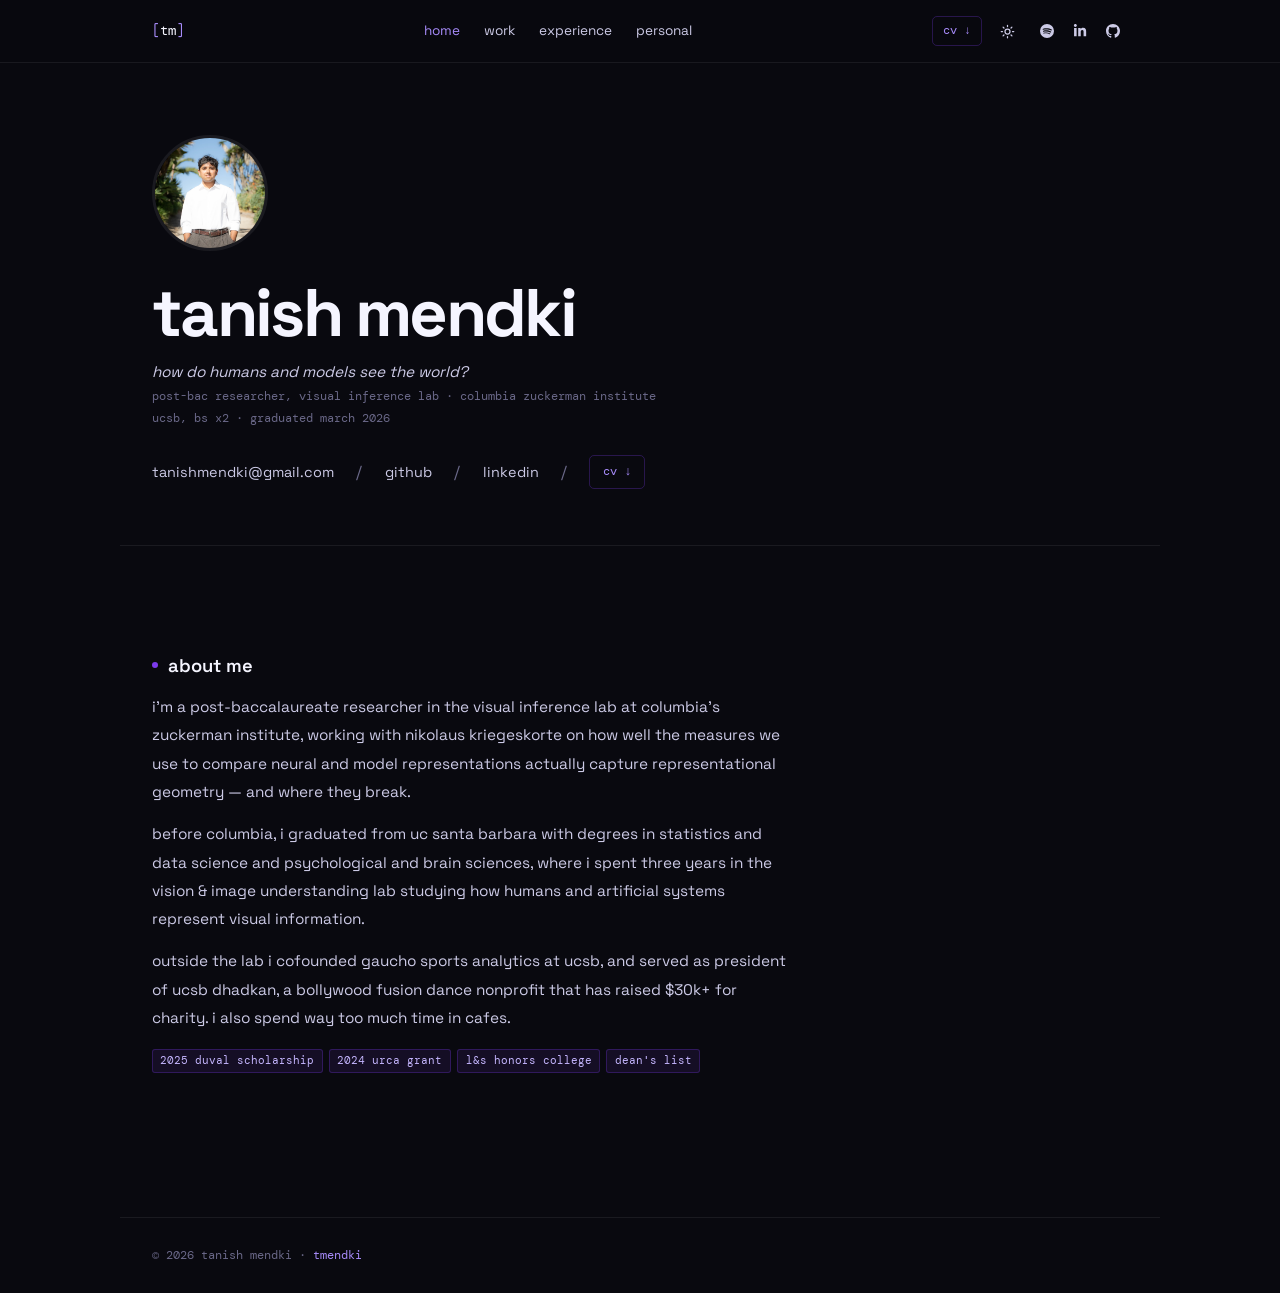
==== index.html @ dc81b27a "Fix broken hero image and theme toggle, widen layout - Correct case-sensitive git tracking for the h" ====
<!doctype html>
<html lang="en">
<head>
  <meta charset="utf-8" />
  <script>try { if (localStorage.getItem('theme') === 'light') document.documentElement.setAttribute('data-theme','light'); } catch (e) {}</script>
  <meta name="viewport" content="width=device-width, initial-scale=1.0" />
  <title>tanish mendki</title>
  <link rel="stylesheet" href="style.css?v=6">
  <style>
    /* ===== HERO ===== */
    .hero {
      max-width: var(--max-width);
      margin: 0 auto;
      padding: 4.5rem 2rem 3.5rem;
    }

    .hero-photo {
      width: 116px;
      height: 116px;
      border-radius: 50%;
      object-fit: cover;
      display: block;
      margin-bottom: 1.8rem;
      border: 3px solid var(--border);
    }

    .hero h1 {
      font-size: clamp(2.8rem, 6.5vw, 4.2rem);
      font-weight: 800;
      color: var(--text);
      letter-spacing: -0.04em;
      line-height: 1.0;
      margin-bottom: 0.75rem;
    }

    .hero-caption {
      margin-bottom: 1.6rem;
    }

    .hero-caption-line {
      display: block;
      font-size: 0.96rem;
      color: var(--text-muted);
      line-height: 1.75;
    }

    .hero-caption-line:first-child {
      font-style: italic;
    }

    .hero-caption-line.mono {
      font-family: var(--font-mono);
      font-size: 0.78rem;
      color: var(--text-dim);
    }

    .hero-links {
      display: flex;
      gap: 1.4rem;
      flex-wrap: wrap;
      align-items: center;
    }

    .hero-links a {
      font-size: 0.9rem;
      color: var(--text-muted);
      text-decoration: none;
    }

    .hero-links a:hover { color: var(--text); }

    .hero-links .divider { color: var(--text-dim); pointer-events: none; }

    .hero-links .btn {
      font-family: var(--font-mono);
      font-size: 0.78rem;
      color: var(--accent-light);
      border: 1px solid var(--accent-border);
      padding: 0.32rem 0.8rem;
      border-radius: var(--radius-sm);
    }

    .hero-links .btn:hover { background: var(--accent-dim); color: var(--accent-light); }

    /* ===== ABOUT ===== */
    .about-grid {
      display: grid;
      grid-template-columns: 1.15fr 0.85fr;
      gap: 1.25rem;
      align-items: start;
    }

    .about-text p {
      font-size: 0.96rem;
      color: var(--text-muted);
      line-height: 1.85;
    }

    .about-text p + p { margin-top: 0.85rem; }

    .about-awards {
      display: flex;
      flex-wrap: wrap;
      gap: 0.4rem;
      margin-top: 1rem;
    }

    .about-facts { display: grid; gap: 0.6rem; }

    .fact-row {
      background: var(--bg-card);
      border: 1px solid var(--border);
      border-radius: var(--radius);
      padding: 0.8rem 1rem;
    }

    .fact-row:hover { border-color: var(--accent-border); }

    .fact-key {
      font-family: var(--font-mono);
      font-size: 0.67rem;
      color: var(--accent-light);
      margin-bottom: 0.2rem;
    }

    .fact-val {
      font-size: 0.88rem;
      color: var(--text-muted);
      line-height: 1.6;
    }

    /* ===== DIVIDER ===== */
    .hero-divider {
      max-width: var(--max-width);
      margin: 0 auto 0;
      padding: 0 2rem;
      border-bottom: 1px solid var(--border);
    }

    @media (max-width: 768px) {
      .hero { padding: 3rem 1rem 2.5rem; }
      .about-grid { grid-template-columns: 1fr; }
      .hero h1 { font-size: 2.5rem; }
      .hero-photo { width: 92px; height: 92px; }
    }
  </style>
</head>
<body>

  <header>
    <div class="header-inner">
      <a href="index.html" class="brand"><span class="bracket">[</span>tm<span class="bracket">]</span></a>
      <nav>
        <a href="index.html" class="active">home</a>
        <a href="work.html">work</a>
        <a href="experience.html">experience</a>
        <a href="personal.html">personal</a>
      </nav>
      <div class="nav-right">
        <a href="TanishMendki_CV.pdf" download class="cv-btn">cv ↓</a>
        <button id="theme-toggle" class="theme-toggle" aria-label="toggle theme">
          <svg class="icon-sun" viewBox="0 0 24 24" width="15" height="15"><circle cx="12" cy="12" r="4"/><path d="M12 2v2M12 20v2M4.93 4.93l1.41 1.41M17.66 17.66l1.41 1.41M2 12h2M20 12h2M6.34 17.66l-1.41 1.41M19.07 4.93l-1.41 1.41"/></svg>
          <svg class="icon-moon" viewBox="0 0 24 24" width="15" height="15"><path d="M21 12.79A9 9 0 1111.21 3 7 7 0 0021 12.79z"/></svg>
        </button>
        <div class="social">
          <a href="https://open.spotify.com/user/tanish" target="_blank" aria-label="spotify">
            <svg viewBox="0 0 168 168"><path d="M84 0a84 84 0 100 168 84 84 0 000-168zm38.3 120.4c-1.4 2.4-4.4 3.1-6.8 1.7-18.7-11.5-42.2-14.1-70-7.6-2.7.6-5.4-1-6.1-3.7-.7-2.7 1-5.4 3.7-6.1 30.8-7 56.6-4.1 77.2 8.6 2.3 1.4 3 4.4 1.7 6.9zm9.7-20.4c-1.8 2.9-5.6 3.9-8.5 2.1-21.5-13.2-54.2-17-79.6-9.2-3.3 1-6.8-.9-7.8-4.2-1-3.3.9-6.8 4.2-7.8 30.3-9.2 66.7-5 91.5 10.4 2.9 1.8 3.9 5.6 2.1 8.7zm.8-22.4C107.9 64 67.4 62.7 41 70c-3.9 1.1-7.9-1.2-9-5.1-1.1-3.9 1.2-7.9 5.1-9C68.4 47 114.2 48.4 140.2 65.3c3.3 2.1 4.3 6.5 2.1 9.8z"/></svg>
          </a>
          <a href="https://www.linkedin.com/in/tanishmendki" target="_blank" aria-label="linkedin">
            <svg viewBox="0 0 448 512"><path d="M100.3 448H7V148.9h93.3V448zM53.7 108.1C24.1 108.1 0 83.5 0 53.9 0 24.3 24.6 0 54.4 0s54.4 24.3 54.4 53.9c-.1 29.6-24.5 54.2-55.1 54.2zM447.9 448h-93V302.4c0-34.7-.7-79.2-48.1-79.2-48.2 0-55.6 37.7-55.6 76.6V448h-93.1V148.9h89.5v40.8h1.3c12.5-23.7 43-48.7 88.5-48.7 94.7 0 112.1 62.4 112.1 143.3V448z"/></svg>
          </a>
          <a href="https://github.com/tmendki" target="_blank" aria-label="github">
            <svg viewBox="0 0 24 24"><path d="M12 0c-6.626 0-12 5.373-12 12 0 5.302 3.438 9.8 8.207 11.387.599.111.793-.261.793-.577v-2.234c-3.338.726-4.033-1.416-4.033-1.416-.546-1.387-1.333-1.756-1.333-1.756-1.089-.745.083-.729.083-.729 1.205.084 1.839 1.237 1.839 1.237 1.07 1.834 2.807 1.304 3.492.997.107-.775.418-1.305.762-1.604-2.665-.305-5.467-1.334-5.467-5.931 0-1.311.469-2.381 1.236-3.221-.124-.303-.535-1.524.117-3.176 0 0 1.008-.322 3.301 1.23.957-.266 1.983-.399 3.003-.404 1.02.005 2.047.138 3.006.404 2.291-1.552 3.297-1.23 3.297-1.23.653 1.653.242 2.874.118 3.176.77.84 1.235 1.911 1.235 3.221 0 4.609-2.807 5.624-5.479 5.921.43.372.823 1.102.823 2.222v3.293c0 .319.192.694.801.576 4.765-1.589 8.199-6.086 8.199-11.386 0-6.627-5.373-12-12-12z"/></svg>
          </a>
        </div>
      </div>
    </div>
  </header>

  <!-- Hero -->
  <section class="hero">
    <img src="images/tanish.png" alt="tanish mendki" class="hero-photo" />
    <h1>tanish mendki</h1>
    <div class="hero-caption">
      <span class="hero-caption-line">how do humans and models see the world?</span>
      <span class="hero-caption-line mono">post-bac researcher, visual inference lab · columbia zuckerman institute</span>
      <span class="hero-caption-line mono">ucsb, bs x2 · graduated march 2026</span>
    </div>
    <div class="hero-links">
      <a href="mailto:tanishmendki@gmail.com">tanishmendki@gmail.com</a>
      <span class="divider">/</span>
      <a href="https://github.com/tmendki" target="_blank">github</a>
      <span class="divider">/</span>
      <a href="https://linkedin.com/in/tanishmendki" target="_blank">linkedin</a>
      <span class="divider">/</span>
      <a href="TanishMendki_CV.pdf" download class="btn">cv ↓</a>
    </div>
  </section>

  <div class="hero-divider"></div>

  <main>

    <!-- About -->
    <div class="section-header" style="border-bottom:none;">
      <div class="section-node"></div>
      <h2>about me</h2>
    </div>

    <div class="about-text" style="max-width:640px;">
      <p>
        i'm a post-baccalaureate researcher in the visual inference lab at columbia's
        zuckerman institute, working with nikolaus kriegeskorte on how well the
        measures we use to compare neural and model representations actually capture
        representational geometry — and where they break.
      </p>
      <p>
        before columbia, i graduated from uc santa barbara with degrees in statistics
        and data science and psychological and brain sciences, where i spent three
        years in the vision &amp; image understanding lab studying how humans and
        artificial systems represent visual information.
      </p>
      <p>
        outside the lab i cofounded gaucho sports analytics at ucsb, and served as
        president of ucsb dhadkan, a bollywood fusion dance nonprofit that has raised
        $30k+ for charity. i also spend way too much time in cafes.
      </p>
      <div class="about-awards" style="margin-top:1rem;">
        <span class="badge badge-award">2025 duval scholarship</span>
        <span class="badge badge-workshop">2024 urca grant</span>
        <span class="badge badge-workshop">l&s honors college</span>
        <span class="badge badge-workshop">dean's list</span>
      </div>
    </div>

  </main>

  <footer>
    © 2026 tanish mendki · <a href="https://github.com/tmendki">tmendki</a>
  </footer>

  <script src="theme.js" defer></script>
</body>
</html>
---- style.css ----
@import url('https://fonts.googleapis.com/css2?family=Space+Grotesk:wght@300;400;500;600;700&family=DM+Mono:wght@400;500&display=swap');

/* ===== TOKENS ===== */
:root {
  --bg: #09090f;
  --bg-card: #111119;
  --bg-card-hover: #16161f;

  --accent: #7c3aed;
  --accent-light: #a78bfa;
  --accent-xlight: #c4b5fd;
  --accent-dim: rgba(124, 58, 237, 0.1);
  --accent-border: rgba(124, 58, 237, 0.28);

  --text: #f5f5ff;
  --text-muted: #cccae6;
  --text-dim: #6a6888;

  --border: rgba(255, 255, 255, 0.07);

  --green: #34d399;
  --green-dim: rgba(52, 211, 153, 0.1);
  --green-border: rgba(52, 211, 153, 0.25);
  --yellow: #fbbf24;
  --yellow-dim: rgba(251, 191, 36, 0.1);
  --yellow-border: rgba(251, 191, 36, 0.25);

  --header-bg: rgba(9, 9, 15, 0.94);
  --overlay-bg: rgba(9, 9, 15, 0.82);

  --font: 'Space Grotesk', system-ui, sans-serif;
  --font-mono: 'DM Mono', 'Courier New', monospace;

  --max-width: 1040px;
  --nav-height: 62px;
  --radius: 8px;
  --radius-sm: 5px;
}

:root[data-theme="light"] {
  --bg: #faf9f7;
  --bg-card: #ffffff;
  --bg-card-hover: #f3f1ee;

  --accent: #7c3aed;
  --accent-light: #6d28d9;
  --accent-xlight: #5b21b6;
  --accent-dim: rgba(124, 58, 237, 0.08);
  --accent-border: rgba(124, 58, 237, 0.25);

  --text: #16161f;
  --text-muted: #454458;
  --text-dim: #8b8a9e;

  --border: rgba(15, 15, 25, 0.1);

  --green: #059669;
  --green-dim: rgba(5, 150, 105, 0.09);
  --green-border: rgba(5, 150, 105, 0.28);
  --yellow: #b45309;
  --yellow-dim: rgba(180, 83, 9, 0.09);
  --yellow-border: rgba(180, 83, 9, 0.28);

  --header-bg: rgba(250, 249, 247, 0.88);
  --overlay-bg: rgba(255, 255, 255, 0.85);
}

/* ===== RESET ===== */
*, *::before, *::after { margin: 0; padding: 0; box-sizing: border-box; }
html { scroll-behavior: auto; }

body {
  font-family: var(--font);
  background: var(--bg);
  color: var(--text);
  line-height: 1.7;
  overflow-x: hidden;
  -webkit-font-smoothing: antialiased;
}

/* ===== HEADER ===== */
header {
  position: sticky;
  top: 0;
  z-index: 100;
  background: var(--header-bg);
  backdrop-filter: blur(14px);
  -webkit-backdrop-filter: blur(14px);
  border-bottom: 1px solid var(--border);
}

.header-inner {
  max-width: var(--max-width);
  margin: 0 auto;
  padding: 0 2rem;
  height: var(--nav-height);
  display: flex;
  align-items: center;
  justify-content: space-between;
  gap: 1rem;
}

.brand {
  font-family: var(--font-mono);
  font-size: 0.88rem;
  font-weight: 400;
  color: var(--text);
  text-decoration: none;
}

.brand .bracket { color: var(--accent-light); }

nav { display: flex; gap: 0.1rem; }

nav a {
  font-size: 0.85rem;
  font-weight: 400;
  text-decoration: none;
  color: var(--text-muted);
  padding: 0.35rem 0.7rem;
  border-radius: var(--radius-sm);
}

nav a:hover { color: var(--text); }
nav a.active { color: var(--accent-light); }

.nav-right {
  display: flex;
  align-items: center;
  gap: 0.6rem;
}

.cv-btn {
  font-family: var(--font-mono);
  font-size: 0.72rem;
  color: var(--accent-light);
  text-decoration: none;
  border: 1px solid var(--accent-border);
  padding: 0.28rem 0.65rem;
  border-radius: var(--radius-sm);
}

.cv-btn:hover { background: var(--accent-dim); }

.social { display: flex; gap: 0.2rem; }

.social a {
  display: flex;
  align-items: center;
  justify-content: center;
  width: 30px;
  height: 30px;
  border-radius: var(--radius-sm);
  color: var(--text-muted);
}

.social a:hover { color: var(--accent-light); }
.social svg { width: 14px; height: 14px; fill: currentColor; }

/* ===== THEME TOGGLE ===== */
.theme-toggle {
  -webkit-appearance: none;
  appearance: none;
  display: flex;
  align-items: center;
  justify-content: center;
  box-sizing: border-box;
  width: 30px;
  height: 30px;
  padding: 0;
  margin: 0;
  border-radius: var(--radius-sm);
  color: var(--text-muted);
  background: none;
  border: none;
  outline: none;
  font: inherit;
  line-height: 1;
  cursor: pointer;
  flex-shrink: 0;
}

.theme-toggle:hover { color: var(--accent-light); }
.theme-toggle:focus-visible { outline: 1px solid var(--accent-border); }

.theme-toggle svg {
  width: 15px;
  height: 15px;
  flex-shrink: 0;
  stroke: currentColor;
  fill: none;
  stroke-width: 2;
  stroke-linecap: round;
  stroke-linejoin: round;
}

.theme-toggle .icon-moon { display: none; }
:root[data-theme="light"] .theme-toggle .icon-sun { display: none; }
:root[data-theme="light"] .theme-toggle .icon-moon { display: block; }

/* ===== MAIN ===== */
main {
  max-width: var(--max-width);
  margin: 0 auto;
  padding: 3rem 2rem 5rem;
}

/* ===== PAGE HEADER ===== */
.page-label {
  display: block;
  font-size: 0.78rem;
  font-weight: 500;
  color: var(--accent-light);
  margin-bottom: 0.5rem;
  letter-spacing: 0;
}

.page-header { margin-bottom: 3rem; }

.page-header h1 {
  font-size: 2rem;
  font-weight: 700;
  color: var(--text);
  letter-spacing: -0.02em;
  line-height: 1.15;
  margin-bottom: 0.65rem;
}

.page-header p {
  font-size: 1rem;
  color: var(--text-muted);
  max-width: 540px;
  line-height: 1.8;
}

/* ===== SECTION HEADER ===== */
.section-header {
  display: flex;
  align-items: center;
  gap: 0.65rem;
  margin: 3.5rem 0 0;
  padding-bottom: 0.75rem;
  border-bottom: 1px solid var(--border);
}

.section-node {
  width: 6px;
  height: 6px;
  border-radius: 50%;
  background: var(--accent);
  flex-shrink: 0;
}

.section-header h2 {
  font-family: var(--font);
  font-size: 1.15rem;
  font-weight: 600;
  color: var(--text);
  letter-spacing: 0;
}

.section-line { display: none; }

/* ===== WORK / EXPERIENCE LIST ITEMS ===== */
.item-list {
  margin-top: 0;
}

.work-item {
  padding: 2.5rem 0 2.5rem 1.1rem;
  border-bottom: 1px solid var(--border);
  border-left: 2px solid transparent;
  margin-left: -1.1rem;
}

.work-item:last-child { border-bottom: none; }
.work-item:hover { border-left-color: var(--accent); }

.work-item-header {
  display: flex;
  justify-content: space-between;
  align-items: flex-start;
  gap: 1.5rem;
  margin-bottom: 0.5rem;
  flex-wrap: wrap;
}

.work-item-title {
  font-size: 1.05rem;
  font-weight: 600;
  color: var(--text);
  line-height: 1.35;
  flex: 1;
  min-width: 0;
}

.work-item-right {
  display: flex;
  flex-direction: column;
  align-items: flex-end;
  gap: 0.35rem;
  flex-shrink: 0;
}

.work-item-date {
  font-family: var(--font-mono);
  font-size: 0.71rem;
  color: var(--text-dim);
  white-space: nowrap;
}

.work-item-sub {
  font-size: 0.9rem;
  color: var(--text-muted);
  margin-bottom: 0.75rem;
  line-height: 1.5;
}

.work-item-collab {
  font-family: var(--font-mono);
  font-size: 0.7rem;
  color: var(--accent-light);
  margin-bottom: 0.9rem;
}

.work-item-desc {
  font-size: 0.96rem;
  color: var(--text-muted);
  line-height: 1.8;
  margin-bottom: 1rem;
  max-width: 660px;
}

/* ===== BADGE ROW ===== */
.badge-row {
  display: flex;
  gap: 0.3rem;
  flex-wrap: wrap;
}

/* ===== BADGES ===== */
.badge {
  display: inline-flex;
  align-items: center;
  gap: 0.28rem;
  font-family: var(--font-mono);
  font-size: 0.66rem;
  padding: 0.13rem 0.46rem;
  border-radius: 3px;
  font-weight: 400;
  white-space: nowrap;
}

.badge-active {
  color: var(--green);
  background: var(--green-dim);
  border: 1px solid var(--green-border);
}

.badge-active::before {
  content: '';
  width: 5px;
  height: 5px;
  border-radius: 50%;
  background: var(--green);
}

.badge-talk {
  color: var(--yellow);
  background: var(--yellow-dim);
  border: 1px solid var(--yellow-border);
}

.badge-workshop, .badge-award {
  color: var(--accent-xlight);
  background: var(--accent-dim);
  border: 1px solid var(--accent-border);
}

.badge-upcoming {
  color: var(--green);
  background: var(--green-dim);
  border: 1px solid var(--green-border);
}

/* ===== TAGS ===== */
.tags {
  display: flex;
  flex-wrap: wrap;
  gap: 0.35rem;
  margin: 0.9rem 0 1rem;
}

.tag {
  font-family: var(--font-mono);
  font-size: 0.67rem;
  padding: 0.15rem 0.5rem;
  border-radius: 3px;
  background: var(--accent-dim);
  color: var(--accent-xlight);
  border: 1px solid rgba(124, 58, 237, 0.15);
}

/* ===== BULLETS ===== */
.bullets, .research-bullets {
  list-style: none;
  display: grid;
  gap: 0.65rem;
  margin: 0.5rem 0;
}

.bullets li, .research-bullets li {
  padding-left: 1.1rem;
  position: relative;
  font-size: 0.95rem;
  color: var(--text-muted);
  line-height: 1.75;
}

.bullets li::before, .research-bullets li::before {
  content: '▸';
  position: absolute;
  left: 0;
  color: var(--accent);
  font-size: 0.68rem;
  top: 0.25em;
}

.bullets strong, .research-bullets strong {
  color: var(--text);
  font-weight: 600;
}

/* ===== CARD LINKS ===== */
.card-links {
  display: flex;
  gap: 0.5rem;
  flex-wrap: wrap;
  margin-top: 1rem;
}

.card-links a {
  font-family: var(--font-mono);
  font-size: 0.72rem;
  color: var(--accent-light);
  text-decoration: none;
  padding: 0.26rem 0.6rem;
  border: 1px solid var(--accent-border);
  border-radius: var(--radius-sm);
}

.card-links a:hover { background: var(--accent-dim); }

/* ===== PUBLICATIONS ===== */
.pub-list { display: grid; gap: 0; border-top: 1px solid var(--border); }

.pub-item {
  padding: 1.5rem 0 1.5rem 1.1rem;
  border-bottom: 1px solid var(--border);
  border-left: 2px solid transparent;
  position: relative;
}

.pub-item:hover { border-left-color: var(--accent); }

.pub-counter {
  font-family: var(--font-mono);
  font-size: 0.67rem;
  color: var(--accent);
  margin-bottom: 0.25rem;
}

.pub-title {
  font-size: 0.95rem;
  color: var(--text);
  font-style: italic;
  margin-bottom: 0.25rem;
  line-height: 1.55;
}

.pub-authors {
  font-size: 0.83rem;
  color: var(--text-muted);
  margin-bottom: 0.2rem;
}

.pub-venue {
  font-size: 0.83rem;
  color: var(--accent-light);
  display: flex;
  align-items: center;
  gap: 0.45rem;
  flex-wrap: wrap;
}

/* ===== LEADERSHIP ===== */
.leadership-item {
  padding: 2rem 0;
  border-bottom: 1px solid var(--border);
}

.leadership-item:last-child { border-bottom: none; }

.leadership-item h3 {
  font-size: 1.05rem;
  font-weight: 600;
  color: var(--text);
  margin-bottom: 0.2rem;
}

.leadership-role-label {
  font-size: 0.88rem;
  color: var(--text-muted);
  margin-bottom: 1rem;
}

.gallery {
  display: grid;
  grid-template-columns: repeat(4, 1fr);
  gap: 0.5rem;
  margin: 1rem 0;
}

.gallery img {
  width: 100%;
  height: 95px;
  object-fit: cover;
  border-radius: var(--radius-sm);
  filter: saturate(0.65) brightness(0.75);
}

.gallery img:hover { filter: saturate(1) brightness(1); }

.facts {
  display: flex;
  flex-wrap: wrap;
  gap: 0.35rem;
  margin: 0.65rem 0;
}

.fact-chip {
  font-size: 0.76rem;
  padding: 0.22rem 0.6rem;
  border-radius: var(--radius-sm);
  background: rgba(255,255,255,0.04);
  color: var(--text-muted);
  border: 1px solid var(--border);
}

.sub-label {
  font-size: 0.78rem;
  font-weight: 600;
  color: var(--text-muted);
  margin: 0.9rem 0 0.45rem;
}

/* ===== FOOTER ===== */
footer {
  font-family: var(--font-mono);
  font-size: 0.72rem;
  padding: 1.75rem 2rem;
  color: var(--text-dim);
  border-top: 1px solid var(--border);
  margin-top: 4rem;
  max-width: var(--max-width);
  margin-left: auto;
  margin-right: auto;
}

footer a { color: var(--accent-light); text-decoration: none; }

/* ===== RESPONSIVE ===== */
@media (max-width: 768px) {
  .header-inner {
    padding: 0.6rem 1rem;
    height: auto;
    flex-wrap: wrap;
    gap: 0;
  }
  .brand { flex: 1; }
  nav {
    display: flex;
    order: 3;
    width: 100%;
    gap: 0;
    border-top: 1px solid var(--border);
    margin-top: 0.5rem;
    padding-top: 0.35rem;
  }
  nav a { font-size: 0.82rem; padding: 0.3rem 0.6rem; }
  main { padding: 2rem 1rem 4rem; }
  .page-header h1 { font-size: 1.6rem; }
  .gallery { grid-template-columns: repeat(2, 1fr); }
  .gallery img { height: 80px; }
  .work-item-header { flex-direction: column; gap: 0.4rem; }
  .work-item-right { align-items: flex-start; }
}

@media (max-width: 480px) {
  .cv-btn { display: none; }
  .social { display: none; }
  /* .theme-toggle intentionally stays visible at all widths */
}
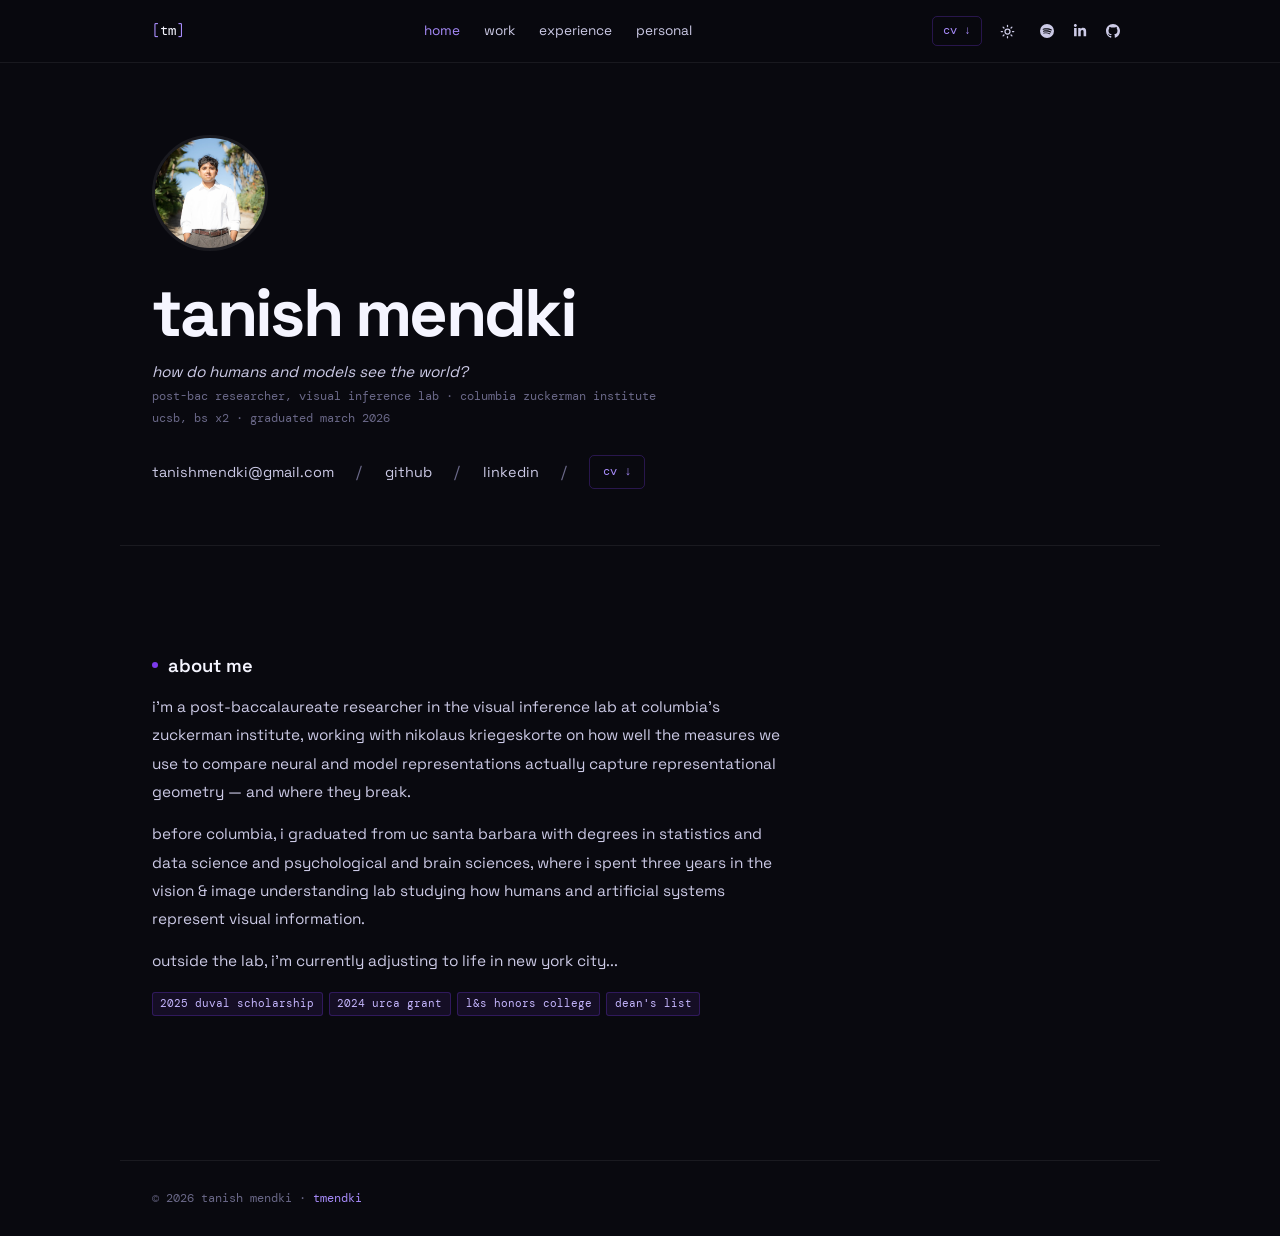
==== commit e5fa943a: "lifestyle changes" ====
--- a/index.html
+++ b/index.html
@@ -141,7 +141,7 @@
       .hero { padding: 3rem 1rem 2.5rem; }
       .about-grid { grid-template-columns: 1fr; }
       .hero h1 { font-size: 2.5rem; }
-      .hero-photo { width: 92px; height: 92px; }
+      .hero-photo { width: 122px; height: 122px; }
     }
   </style>
 </head>
@@ -221,9 +221,7 @@
         artificial systems represent visual information.
       </p>
       <p>
-        outside the lab i cofounded gaucho sports analytics at ucsb, and served as
-        president of ucsb dhadkan, a bollywood fusion dance nonprofit that has raised
-        $30k+ for charity. i also spend way too much time in cafes.
+        outside the lab, i'm currently adjusting to life in new york city...
       </p>
       <div class="about-awards" style="margin-top:1rem;">
         <span class="badge badge-award">2025 duval scholarship</span>
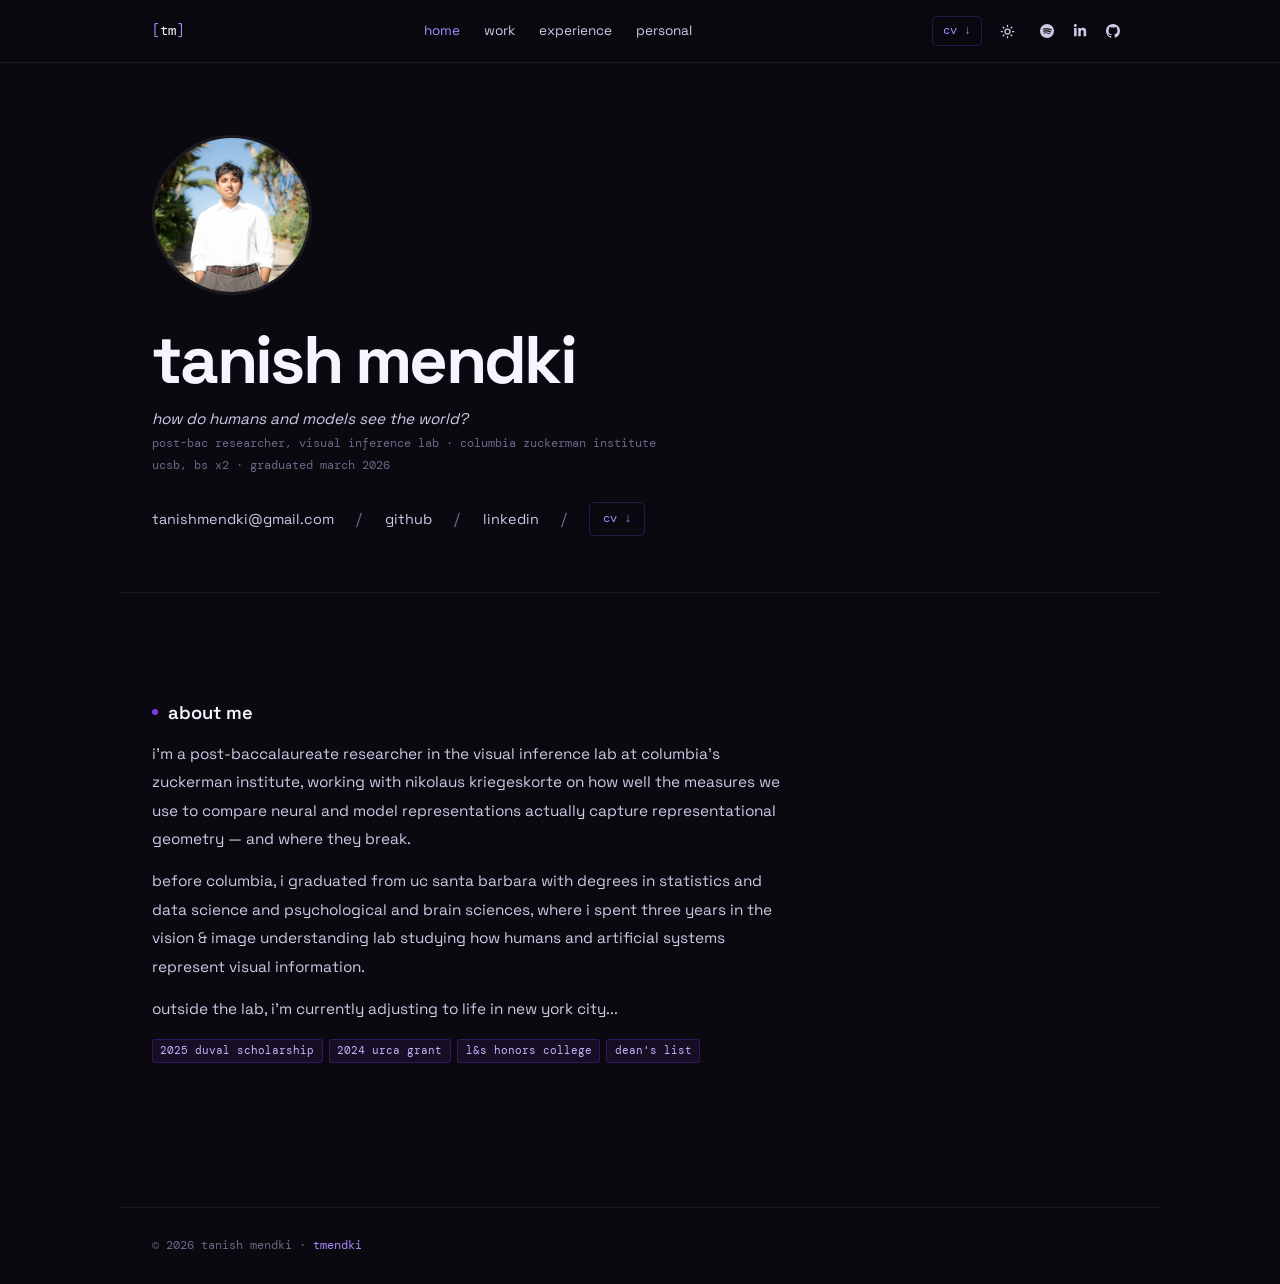
==== commit 94e2ddb3: "hero image" ====
--- a/index.html
+++ b/index.html
@@ -15,12 +15,12 @@
     }
 
     .hero-photo {
-      width: 116px;
-      height: 116px;
+      width: 160px;
+      height: 160px;
       border-radius: 50%;
       object-fit: cover;
       display: block;
-      margin-bottom: 1.8rem;
+      margin-bottom: 2rem;
       border: 3px solid var(--border);
     }
 
@@ -141,7 +141,7 @@
       .hero { padding: 3rem 1rem 2.5rem; }
       .about-grid { grid-template-columns: 1fr; }
       .hero h1 { font-size: 2.5rem; }
-      .hero-photo { width: 122px; height: 122px; }
+      .hero-photo { width: 128px; height: 128px; }
     }
   </style>
 </head>
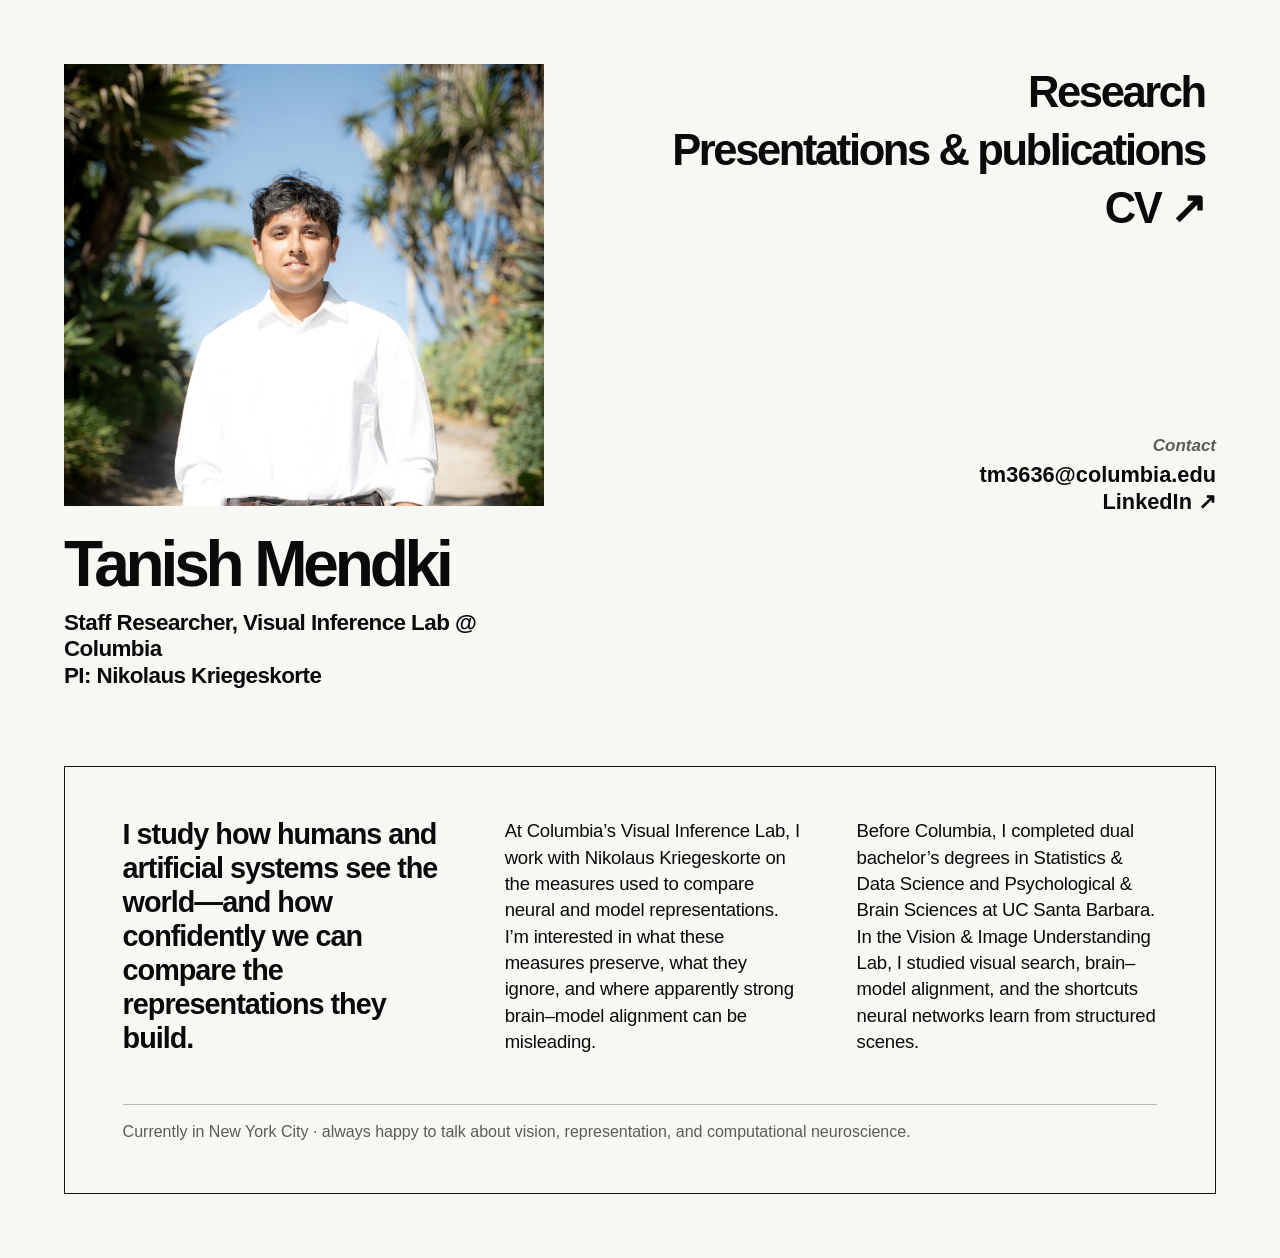
==== commit 1da02148: "prep for app szn" ====
--- a/index.html
+++ b/index.html
@@ -1,242 +1,46 @@
 <!doctype html>
 <html lang="en">
 <head>
-  <meta charset="utf-8" />
-  <script>try { if (localStorage.getItem('theme') === 'light') document.documentElement.setAttribute('data-theme','light'); } catch (e) {}</script>
-  <meta name="viewport" content="width=device-width, initial-scale=1.0" />
-  <title>tanish mendki</title>
-  <link rel="stylesheet" href="style.css?v=6">
-  <style>
-    /* ===== HERO ===== */
-    .hero {
-      max-width: var(--max-width);
-      margin: 0 auto;
-      padding: 4.5rem 2rem 3.5rem;
-    }
+  <meta charset="utf-8">
+  <meta name="viewport" content="width=device-width, initial-scale=1">
+  <meta name="description" content="Tanish Mendki is a computational neuroscience researcher studying how humans and models represent the visual world.">
+  <title>Tanish Mendki</title>
+  <link rel="stylesheet" href="style.css?v=9">
+</head>
+<body class="home-page">
+  <main class="home-shell">
+    <section class="portrait-column" aria-label="Portrait and navigation">
+      <img class="portrait" src="images/tanish.png" alt="Tanish Mendki standing outdoors">
 
-    .hero-photo {
-      width: 160px;
-      height: 160px;
-      border-radius: 50%;
-      object-fit: cover;
-      display: block;
-      margin-bottom: 2rem;
-      border: 3px solid var(--border);
-    }
+      <header class="intro-header">
+        <h1>Tanish Mendki</h1>
+        <p class="role">Staff Researcher, Visual Inference Lab @ Columbia<br>PI: Nikolaus Kriegeskorte</p>
+      </header>
 
-    .hero h1 {
-      font-size: clamp(2.8rem, 6.5vw, 4.2rem);
-      font-weight: 800;
-      color: var(--text);
-      letter-spacing: -0.04em;
-      line-height: 1.0;
-      margin-bottom: 0.75rem;
-    }
+      <nav class="primary-links" aria-label="Primary navigation">
+        <a class="nav-link" data-page="research" href="research.html">Research</a>
+        <a class="nav-link" data-page="presentations" href="presentations.html">Presentations &amp; publications</a>
+        <a class="nav-link" href="TanishMendki_CV.pdf" target="_blank">CV <span aria-hidden="true">↗</span></a>
+      </nav>
 
-    .hero-caption {
-      margin-bottom: 1.6rem;
-    }
+      <div class="contact-block">
+        <span>Contact</span>
+        <a href="mailto:tm3636@columbia.edu">tm3636@columbia.edu</a>
+        <a href="https://www.linkedin.com/in/tanishmendki" target="_blank" rel="noreferrer">LinkedIn <span aria-hidden="true">↗</span></a>
+      </div>
+    </section>
 
-    .hero-caption-line {
-      display: block;
-      font-size: 0.96rem;
-      color: var(--text-muted);
-      line-height: 1.75;
-    }
+    <section class="intro-column">
+      <div class="intro-copy">
+        <p class="lead">I study how humans and artificial systems see the world—and how confidently we can compare the representations they build.</p>
+        <p>At Columbia’s Visual Inference Lab, I work with Nikolaus Kriegeskorte on the measures used to compare neural and model representations. I’m interested in what these measures preserve, what they ignore, and where apparently strong brain–model alignment can be misleading.</p>
+        <p>Before Columbia, I completed dual bachelor’s degrees in Statistics &amp; Data Science and Psychological &amp; Brain Sciences at UC Santa Barbara. In the Vision &amp; Image Understanding Lab, I studied visual search, brain–model alignment, and the shortcuts neural networks learn from structured scenes.</p>
+      </div>
 
-    .hero-caption-line:first-child {
-      font-style: italic;
-    }
-
-    .hero-caption-line.mono {
-      font-family: var(--font-mono);
-      font-size: 0.78rem;
-      color: var(--text-dim);
-    }
-
-    .hero-links {
-      display: flex;
-      gap: 1.4rem;
-      flex-wrap: wrap;
-      align-items: center;
-    }
-
-    .hero-links a {
-      font-size: 0.9rem;
-      color: var(--text-muted);
-      text-decoration: none;
-    }
-
-    .hero-links a:hover { color: var(--text); }
-
-    .hero-links .divider { color: var(--text-dim); pointer-events: none; }
-
-    .hero-links .btn {
-      font-family: var(--font-mono);
-      font-size: 0.78rem;
-      color: var(--accent-light);
-      border: 1px solid var(--accent-border);
-      padding: 0.32rem 0.8rem;
-      border-radius: var(--radius-sm);
-    }
-
-    .hero-links .btn:hover { background: var(--accent-dim); color: var(--accent-light); }
-
-    /* ===== ABOUT ===== */
-    .about-grid {
-      display: grid;
-      grid-template-columns: 1.15fr 0.85fr;
-      gap: 1.25rem;
-      align-items: start;
-    }
-
-    .about-text p {
-      font-size: 0.96rem;
-      color: var(--text-muted);
-      line-height: 1.85;
-    }
-
-    .about-text p + p { margin-top: 0.85rem; }
-
-    .about-awards {
-      display: flex;
-      flex-wrap: wrap;
-      gap: 0.4rem;
-      margin-top: 1rem;
-    }
-
-    .about-facts { display: grid; gap: 0.6rem; }
-
-    .fact-row {
-      background: var(--bg-card);
-      border: 1px solid var(--border);
-      border-radius: var(--radius);
-      padding: 0.8rem 1rem;
-    }
-
-    .fact-row:hover { border-color: var(--accent-border); }
-
-    .fact-key {
-      font-family: var(--font-mono);
-      font-size: 0.67rem;
-      color: var(--accent-light);
-      margin-bottom: 0.2rem;
-    }
-
-    .fact-val {
-      font-size: 0.88rem;
-      color: var(--text-muted);
-      line-height: 1.6;
-    }
-
-    /* ===== DIVIDER ===== */
-    .hero-divider {
-      max-width: var(--max-width);
-      margin: 0 auto 0;
-      padding: 0 2rem;
-      border-bottom: 1px solid var(--border);
-    }
-
-    @media (max-width: 768px) {
-      .hero { padding: 3rem 1rem 2.5rem; }
-      .about-grid { grid-template-columns: 1fr; }
-      .hero h1 { font-size: 2.5rem; }
-      .hero-photo { width: 128px; height: 128px; }
-    }
-  </style>
-</head>
-<body>
-
-  <header>
-    <div class="header-inner">
-      <a href="index.html" class="brand"><span class="bracket">[</span>tm<span class="bracket">]</span></a>
-      <nav>
-        <a href="index.html" class="active">home</a>
-        <a href="work.html">work</a>
-        <a href="experience.html">experience</a>
-        <a href="personal.html">personal</a>
-      </nav>
-      <div class="nav-right">
-        <a href="TanishMendki_CV.pdf" download class="cv-btn">cv ↓</a>
-        <button id="theme-toggle" class="theme-toggle" aria-label="toggle theme">
-          <svg class="icon-sun" viewBox="0 0 24 24" width="15" height="15"><circle cx="12" cy="12" r="4"/><path d="M12 2v2M12 20v2M4.93 4.93l1.41 1.41M17.66 17.66l1.41 1.41M2 12h2M20 12h2M6.34 17.66l-1.41 1.41M19.07 4.93l-1.41 1.41"/></svg>
-          <svg class="icon-moon" viewBox="0 0 24 24" width="15" height="15"><path d="M21 12.79A9 9 0 1111.21 3 7 7 0 0021 12.79z"/></svg>
-        </button>
-        <div class="social">
-          <a href="https://open.spotify.com/user/tanish" target="_blank" aria-label="spotify">
-            <svg viewBox="0 0 168 168"><path d="M84 0a84 84 0 100 168 84 84 0 000-168zm38.3 120.4c-1.4 2.4-4.4 3.1-6.8 1.7-18.7-11.5-42.2-14.1-70-7.6-2.7.6-5.4-1-6.1-3.7-.7-2.7 1-5.4 3.7-6.1 30.8-7 56.6-4.1 77.2 8.6 2.3 1.4 3 4.4 1.7 6.9zm9.7-20.4c-1.8 2.9-5.6 3.9-8.5 2.1-21.5-13.2-54.2-17-79.6-9.2-3.3 1-6.8-.9-7.8-4.2-1-3.3.9-6.8 4.2-7.8 30.3-9.2 66.7-5 91.5 10.4 2.9 1.8 3.9 5.6 2.1 8.7zm.8-22.4C107.9 64 67.4 62.7 41 70c-3.9 1.1-7.9-1.2-9-5.1-1.1-3.9 1.2-7.9 5.1-9C68.4 47 114.2 48.4 140.2 65.3c3.3 2.1 4.3 6.5 2.1 9.8z"/></svg>
-          </a>
-          <a href="https://www.linkedin.com/in/tanishmendki" target="_blank" aria-label="linkedin">
-            <svg viewBox="0 0 448 512"><path d="M100.3 448H7V148.9h93.3V448zM53.7 108.1C24.1 108.1 0 83.5 0 53.9 0 24.3 24.6 0 54.4 0s54.4 24.3 54.4 53.9c-.1 29.6-24.5 54.2-55.1 54.2zM447.9 448h-93V302.4c0-34.7-.7-79.2-48.1-79.2-48.2 0-55.6 37.7-55.6 76.6V448h-93.1V148.9h89.5v40.8h1.3c12.5-23.7 43-48.7 88.5-48.7 94.7 0 112.1 62.4 112.1 143.3V448z"/></svg>
-          </a>
-          <a href="https://github.com/tmendki" target="_blank" aria-label="github">
-            <svg viewBox="0 0 24 24"><path d="M12 0c-6.626 0-12 5.373-12 12 0 5.302 3.438 9.8 8.207 11.387.599.111.793-.261.793-.577v-2.234c-3.338.726-4.033-1.416-4.033-1.416-.546-1.387-1.333-1.756-1.333-1.756-1.089-.745.083-.729.083-.729 1.205.084 1.839 1.237 1.839 1.237 1.07 1.834 2.807 1.304 3.492.997.107-.775.418-1.305.762-1.604-2.665-.305-5.467-1.334-5.467-5.931 0-1.311.469-2.381 1.236-3.221-.124-.303-.535-1.524.117-3.176 0 0 1.008-.322 3.301 1.23.957-.266 1.983-.399 3.003-.404 1.02.005 2.047.138 3.006.404 2.291-1.552 3.297-1.23 3.297-1.23.653 1.653.242 2.874.118 3.176.77.84 1.235 1.911 1.235 3.221 0 4.609-2.807 5.624-5.479 5.921.43.372.823 1.102.823 2.222v3.293c0 .319.192.694.801.576 4.765-1.589 8.199-6.086 8.199-11.386 0-6.627-5.373-12-12-12z"/></svg>
-          </a>
-        </div>
-      </div>
-    </div>
-  </header>
-
-  <!-- Hero -->
-  <section class="hero">
-    <img src="images/tanish.png" alt="tanish mendki" class="hero-photo" />
-    <h1>tanish mendki</h1>
-    <div class="hero-caption">
-      <span class="hero-caption-line">how do humans and models see the world?</span>
-      <span class="hero-caption-line mono">post-bac researcher, visual inference lab · columbia zuckerman institute</span>
-      <span class="hero-caption-line mono">ucsb, bs x2 · graduated march 2026</span>
-    </div>
-    <div class="hero-links">
-      <a href="mailto:tanishmendki@gmail.com">tanishmendki@gmail.com</a>
-      <span class="divider">/</span>
-      <a href="https://github.com/tmendki" target="_blank">github</a>
-      <span class="divider">/</span>
-      <a href="https://linkedin.com/in/tanishmendki" target="_blank">linkedin</a>
-      <span class="divider">/</span>
-      <a href="TanishMendki_CV.pdf" download class="btn">cv ↓</a>
-    </div>
-  </section>
-
-  <div class="hero-divider"></div>
-
-  <main>
-
-    <!-- About -->
-    <div class="section-header" style="border-bottom:none;">
-      <div class="section-node"></div>
-      <h2>about me</h2>
-    </div>
-
-    <div class="about-text" style="max-width:640px;">
-      <p>
-        i'm a post-baccalaureate researcher in the visual inference lab at columbia's
-        zuckerman institute, working with nikolaus kriegeskorte on how well the
-        measures we use to compare neural and model representations actually capture
-        representational geometry — and where they break.
-      </p>
-      <p>
-        before columbia, i graduated from uc santa barbara with degrees in statistics
-        and data science and psychological and brain sciences, where i spent three
-        years in the vision &amp; image understanding lab studying how humans and
-        artificial systems represent visual information.
-      </p>
-      <p>
-        outside the lab, i'm currently adjusting to life in new york city...
-      </p>
-      <div class="about-awards" style="margin-top:1rem;">
-        <span class="badge badge-award">2025 duval scholarship</span>
-        <span class="badge badge-workshop">2024 urca grant</span>
-        <span class="badge badge-workshop">l&s honors college</span>
-        <span class="badge badge-workshop">dean's list</span>
-      </div>
-    </div>
-
+      <p class="availability">Currently in New York City · always happy to talk about vision, representation, and computational neuroscience.</p>
+    </section>
   </main>
 
-  <footer>
-    © 2026 tanish mendki · <a href="https://github.com/tmendki">tmendki</a>
-  </footer>
-
-  <script src="theme.js" defer></script>
+  <script src="site.js?v=2"></script>
 </body>
 </html>
--- a/style.css
+++ b/style.css
@@ -1,5 +1,3 @@
-@import url('https://fonts.googleapis.com/css2?family=Space+Grotesk:wght@300;400;500;600;700&family=DM+Mono:wght@400;500&display=swap');
-
 /* ===== TOKENS ===== */
 :root {
   --bg: #09090f;
@@ -28,7 +26,7 @@
   --header-bg: rgba(9, 9, 15, 0.94);
   --overlay-bg: rgba(9, 9, 15, 0.82);
 
-  --font: 'Space Grotesk', system-ui, sans-serif;
+  --font: 'Neue Haas Grotesk Display Pro', 'Neue Haas Grotesk Text Pro', 'Helvetica Neue', Helvetica, Arial, sans-serif;
   --font-mono: 'DM Mono', 'Courier New', monospace;
 
   --max-width: 1040px;
@@ -601,3 +599,418 @@
   .social { display: none; }
   /* .theme-toggle intentionally stays visible at all widths */
 }
+
+/* ===== 2026 EDITORIAL REDESIGN ===== */
+:root {
+  --paper: #f7f7f4;
+  --ink: #0a0a0a;
+  --quiet: #5b5b58;
+  --rule: #171717;
+}
+
+.home-page,
+.content-page {
+  min-height: 100vh;
+  margin: 0;
+  background: var(--paper);
+  color: var(--ink);
+  font-family: var(--font);
+  line-height: 1.32;
+}
+
+.home-page a,
+.content-page a {
+  color: inherit;
+  text-decoration-color: transparent;
+  text-underline-offset: 0.12em;
+  transition: text-decoration-color 160ms ease, opacity 160ms ease;
+}
+
+.home-page a:hover,
+.content-page a:hover {
+  text-decoration-color: currentColor;
+}
+
+.home-shell {
+  position: relative;
+  display: grid;
+  grid-template-columns: minmax(480px, 0.88fr) minmax(0, 1.12fr);
+  column-gap: clamp(3rem, 7vw, 8rem);
+  row-gap: clamp(3.25rem, 6vw, 6.5rem);
+  width: min(100%, 1480px);
+  max-width: none;
+  margin: 0 auto;
+  padding: clamp(2rem, 5vw, 5.5rem);
+}
+
+.portrait-column { position: relative; }
+
+.portrait {
+  display: block;
+  width: 100%;
+  max-width: 540px;
+  aspect-ratio: 1 / 0.92;
+  object-fit: cover;
+  object-position: 50% 30%;
+  filter: saturate(0.88) contrast(1.02);
+}
+
+.intro-header {
+  position: static;
+  z-index: auto;
+  background: transparent;
+  border: 0;
+  backdrop-filter: none;
+  -webkit-backdrop-filter: none;
+  margin-top: clamp(1.3rem, 2.5vw, 2.4rem);
+  max-width: 720px;
+}
+
+.intro-header h1 {
+  margin: 0;
+  font-size: clamp(3.4rem, 5vw, 5rem);
+  font-weight: 700;
+  letter-spacing: -0.065em;
+  line-height: 0.83;
+}
+
+.role {
+  margin: 1.2rem 0 0;
+  font-size: clamp(1.2rem, 1.75vw, 1.8rem);
+  font-weight: 600;
+  letter-spacing: -0.025em;
+  line-height: 1.18;
+}
+
+.primary-links {
+  position: absolute;
+  top: 0;
+  left: calc(100% + clamp(3rem, 7vw, 8rem));
+  width: calc(min(100vw, 1480px) - (2 * clamp(2rem, 5vw, 5.5rem)) - 100% - clamp(3rem, 7vw, 8rem));
+  display: grid;
+  justify-items: end;
+  gap: 0.16rem;
+}
+
+.nav-link {
+  display: block;
+  width: 100%;
+  font-size: clamp(2.15rem, 3.4vw, 4rem);
+  font-weight: 650;
+  letter-spacing: -0.055em;
+  line-height: 1.02;
+  text-align: right;
+}
+
+.contact-block {
+  position: absolute;
+  top: clamp(17rem, 29vw, 28rem);
+  left: calc(100% + clamp(3rem, 7vw, 8rem));
+  width: calc(min(100vw, 1480px) - (2 * clamp(2rem, 5vw, 5.5rem)) - 100% - clamp(3rem, 7vw, 8rem));
+  display: grid;
+  justify-items: end;
+  font-size: clamp(1.15rem, 1.7vw, 1.75rem);
+  font-weight: 600;
+  line-height: 1.25;
+}
+
+.contact-block > span,
+.page-contact > span {
+  margin-bottom: 0.3rem;
+  color: var(--quiet);
+  font-size: 0.78em;
+  font-style: italic;
+  font-weight: 600;
+}
+
+.intro-column {
+  grid-column: 1 / -1;
+  padding: clamp(2.1rem, 4vw, 4.2rem) clamp(1.5rem, 4.5vw, 5rem);
+  border: 1.5px solid var(--rule);
+}
+
+.intro-copy {
+  display: grid;
+  grid-template-columns: 1.1fr 1fr 1fr;
+  gap: clamp(1.5rem, 4vw, 5rem);
+}
+
+.intro-copy p {
+  margin: 0;
+  max-width: 38rem;
+  font-size: clamp(1.08rem, 1.45vw, 1.48rem);
+  letter-spacing: -0.012em;
+  line-height: 1.42;
+}
+
+.intro-copy .lead {
+  font-size: clamp(1.5rem, 2.25vw, 2.35rem);
+  font-weight: 600;
+  letter-spacing: -0.035em;
+  line-height: 1.18;
+}
+
+.availability {
+  margin: 3rem 0 0;
+  padding-top: 1rem;
+  border-top: 1px solid rgba(0, 0, 0, 0.25);
+  color: var(--quiet);
+  font-size: 1rem;
+}
+
+.home-shell { transition: opacity 260ms ease; }
+.page-leaving .home-shell { opacity: 0.06; }
+
+.page-title-ghost {
+  position: fixed;
+  z-index: 1000;
+  display: block;
+  color: var(--ink);
+  pointer-events: none;
+  white-space: nowrap;
+  transition: left 540ms cubic-bezier(.72, 0, .18, 1),
+              top 540ms cubic-bezier(.72, 0, .18, 1),
+              font-size 540ms cubic-bezier(.72, 0, .18, 1);
+}
+
+.page-title-ghost.is-moving {
+  left: var(--target-inset) !important;
+  top: var(--target-inset) !important;
+  font-size: var(--target-size) !important;
+}
+
+.content-page .content-shell {
+  animation: page-reveal 430ms 80ms both ease-out;
+}
+
+@keyframes page-reveal {
+  from { opacity: 0; transform: translateY(12px); }
+  to { opacity: 1; transform: translateY(0); }
+}
+
+.content-shell {
+  width: min(100%, 1480px);
+  max-width: none;
+  margin: 0 auto;
+  padding: clamp(2rem, 5vw, 5.5rem);
+}
+
+.content-topbar {
+  position: relative;
+  z-index: auto;
+  top: auto;
+  background: transparent;
+  backdrop-filter: none;
+  -webkit-backdrop-filter: none;
+  min-height: clamp(8rem, 13vw, 12.5rem);
+  border-bottom: 1.5px solid var(--rule);
+}
+
+.moving-title {
+  max-width: 70%;
+  margin: 0;
+  font-size: clamp(3rem, 6.2vw, 6.8rem);
+  font-weight: 650;
+  letter-spacing: -0.06em;
+  line-height: 0.94;
+}
+
+.page-contact {
+  position: absolute;
+  top: 0;
+  right: 0;
+  display: grid;
+  justify-items: end;
+  font-size: clamp(1rem, 1.55vw, 1.55rem);
+  font-weight: 600;
+  line-height: 1.22;
+}
+
+.compact-nav {
+  position: absolute;
+  right: 0;
+  bottom: 1.1rem;
+  display: flex;
+  gap: 1.15rem;
+  font-size: 0.95rem;
+  font-weight: 550;
+}
+
+.page-intro {
+  width: min(780px, 72%);
+  margin: clamp(2rem, 4vw, 4rem) 0 clamp(4rem, 7vw, 7rem) auto;
+  font-size: clamp(1.4rem, 2.2vw, 2.25rem);
+  font-weight: 500;
+  letter-spacing: -0.032em;
+  line-height: 1.22;
+}
+
+.research-list { display: grid; }
+
+.research-entry {
+  display: grid;
+  grid-template-columns: clamp(95px, 12vw, 165px) minmax(0, 1fr);
+  gap: clamp(1.5rem, 3.5vw, 4.5rem);
+  align-items: start;
+  padding: clamp(2.8rem, 6vw, 6.2rem) 0;
+  border-top: 1.5px solid var(--rule);
+}
+
+.institution-mark {
+  grid-column: 1;
+  margin: 0;
+  padding-top: clamp(2.3rem, 4vw, 4.2rem);
+  text-align: center;
+}
+
+.institution-mark img {
+  display: block;
+  width: 100%;
+  height: 112px;
+  object-fit: contain;
+  mix-blend-mode: multiply;
+}
+
+.institution-mark figcaption {
+  margin-top: 0.75rem;
+  font-size: 0.78rem;
+  font-weight: 600;
+  line-height: 1.1;
+}
+
+.columbia-mark img { height: 128px; }
+
+.research-body { grid-column: 2; }
+
+.eyebrow,
+.publication-number {
+  margin: 0 0 0.7rem;
+  color: var(--quiet);
+  font-size: 0.83rem;
+  font-weight: 600;
+  letter-spacing: 0.06em;
+  text-transform: uppercase;
+}
+
+.research-body h2 {
+  max-width: 1080px;
+  margin: 0 0 clamp(1.6rem, 3vw, 3.1rem);
+  font-size: clamp(2.4rem, 4.65vw, 5.2rem);
+  font-weight: 650;
+  letter-spacing: -0.057em;
+  line-height: 0.98;
+}
+
+.research-copy {
+  max-width: 960px;
+  padding: clamp(1.5rem, 3vw, 3rem);
+  border: 1.5px solid var(--rule);
+}
+
+.research-copy p {
+  margin: 0;
+  font-size: clamp(1.05rem, 1.45vw, 1.4rem);
+  line-height: 1.46;
+}
+
+.research-copy p + p { margin-top: 1rem; }
+.research-copy .research-meta {
+  margin-top: 1.6rem;
+  color: var(--quiet);
+  font-size: clamp(0.82rem, 1.05vw, 1rem);
+  font-weight: 550;
+}
+
+.publication-list { border-top: 1.5px solid var(--rule); }
+
+.publication-entry {
+  display: grid;
+  grid-template-columns: 100px minmax(0, 1fr) minmax(170px, 0.28fr);
+  gap: clamp(1.2rem, 3vw, 3.5rem);
+  padding: clamp(2.4rem, 4.5vw, 4.75rem) 0;
+  border-bottom: 1.5px solid var(--rule);
+}
+
+.publication-main h2 {
+  max-width: 900px;
+  margin: 0 0 1.1rem;
+  font-size: clamp(1.8rem, 3.4vw, 3.7rem);
+  font-weight: 650;
+  letter-spacing: -0.045em;
+  line-height: 1.02;
+}
+
+.authors,
+.venue,
+.description { margin: 0; }
+.authors { font-size: clamp(1rem, 1.3vw, 1.25rem); }
+.venue {
+  margin-top: 0.3rem;
+  color: var(--quiet);
+  font-size: clamp(0.95rem, 1.15vw, 1.1rem);
+  font-weight: 550;
+}
+.description {
+  max-width: 760px;
+  margin-top: 1.25rem;
+  font-size: clamp(1rem, 1.25vw, 1.2rem);
+  line-height: 1.45;
+}
+
+.publication-assets {
+  display: flex;
+  flex-direction: column;
+  align-items: flex-end;
+  gap: 0.45rem;
+  padding-top: 0.15rem;
+  font-size: 0.92rem;
+  font-weight: 550;
+}
+
+.asset-pending { color: #777; }
+
+@media (prefers-reduced-motion: reduce) {
+  .home-shell { transition: none; }
+  .content-page .content-shell { animation: none; }
+}
+
+@media (max-width: 850px) {
+  .home-shell {
+    display: block;
+    padding: 1.25rem;
+  }
+  .portrait { width: 66vw; }
+  .intro-header h1 { font-size: clamp(3.4rem, 14vw, 6rem); }
+  .primary-links,
+  .contact-block {
+    position: static;
+    width: auto;
+    margin-top: 2.5rem;
+    justify-items: start;
+  }
+  .nav-link { font-size: clamp(2rem, 9vw, 4rem); text-align: left; }
+  .contact-block { margin: 3rem 0; }
+  .intro-column { padding: 1.5rem; }
+  .intro-copy { grid-template-columns: 1fr; gap: 1.35rem; }
+  .availability { margin-top: 2rem; }
+  .content-shell { padding: 1.25rem; }
+  .content-topbar { min-height: 12.5rem; }
+  .moving-title { max-width: 100%; }
+  .page-contact { top: 5.6rem; left: 0; right: auto; justify-items: start; }
+  .compact-nav { left: 0; right: auto; gap: 0.8rem; flex-wrap: wrap; }
+  .page-intro { width: 100%; margin-left: 0; }
+  .research-entry { grid-template-columns: 68px minmax(0, 1fr); gap: 1rem; }
+  .institution-mark { padding-top: 2rem; }
+  .institution-mark img, .columbia-mark img { height: 72px; }
+  .institution-mark figcaption { display: none; }
+  .research-copy { padding: 1.2rem; }
+  .publication-entry { grid-template-columns: 1fr; gap: 0.9rem; }
+  .publication-assets { align-items: flex-start; flex-direction: row; flex-wrap: wrap; }
+}
+
+@media (max-width: 520px) {
+  .portrait { width: 100%; }
+  .research-entry { grid-template-columns: 1fr; }
+  .institution-mark { grid-row: 1; width: 70px; padding: 0; }
+  .research-body { grid-column: 1; }
+}
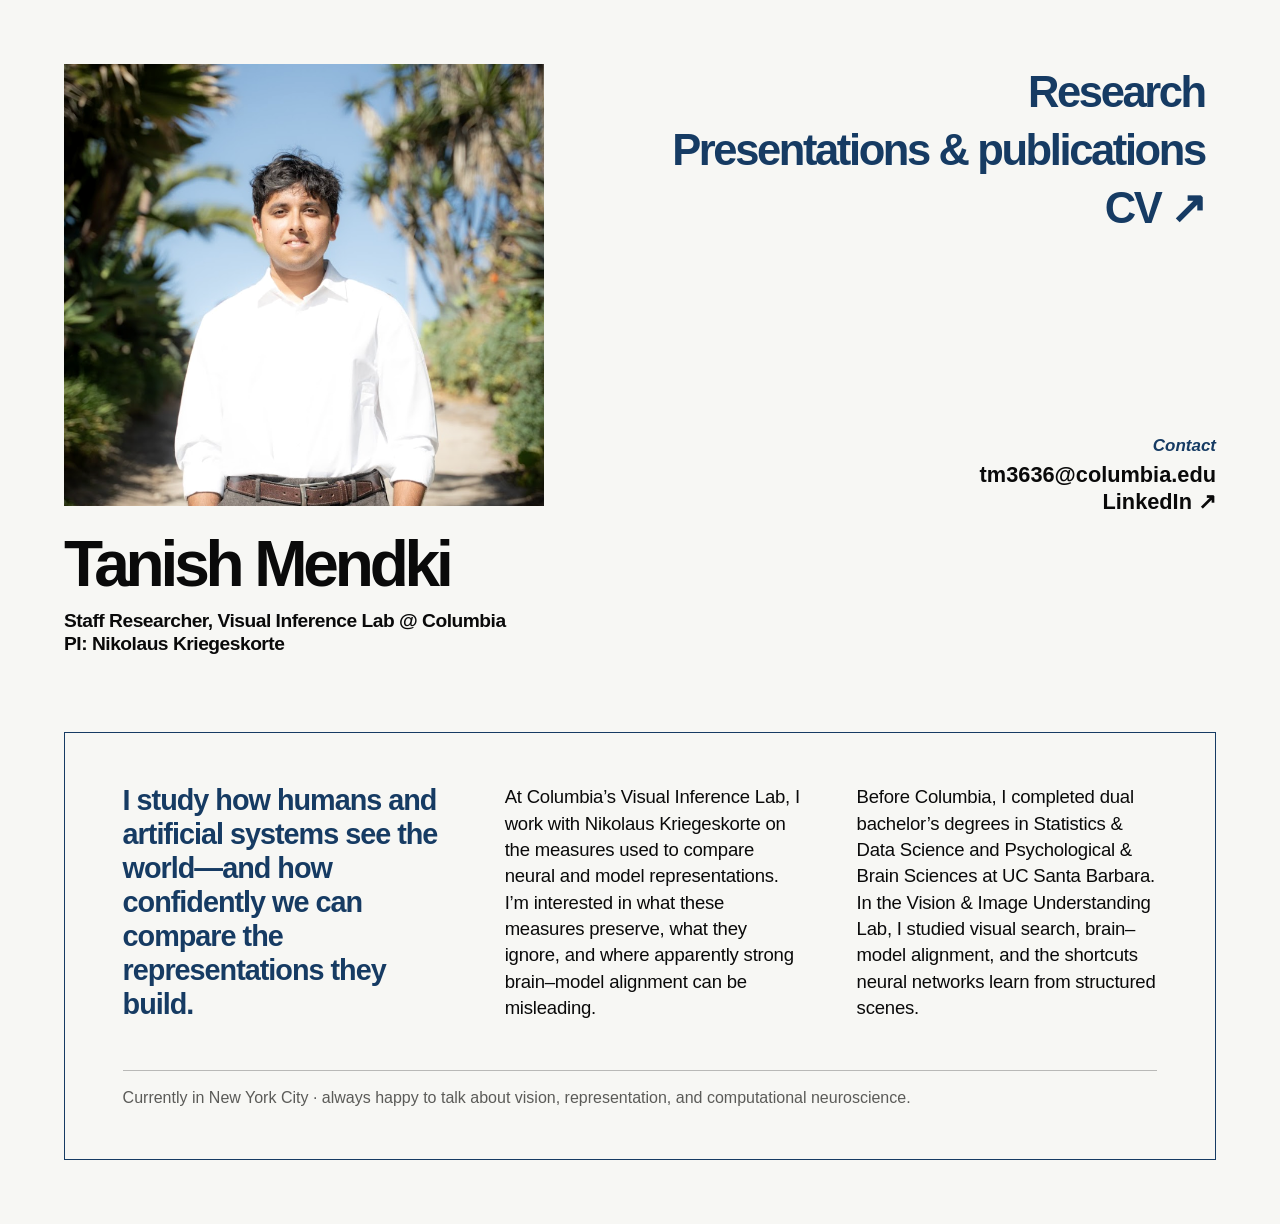
==== commit 46b99f5b: "cleaning up :" ====
--- a/index.html
+++ b/index.html
@@ -5,7 +5,7 @@
   <meta name="viewport" content="width=device-width, initial-scale=1">
   <meta name="description" content="Tanish Mendki is a computational neuroscience researcher studying how humans and models represent the visual world.">
   <title>Tanish Mendki</title>
-  <link rel="stylesheet" href="style.css?v=9">
+  <link rel="stylesheet" href="style.css?v=10">
 </head>
 <body class="home-page">
   <main class="home-shell">
@@ -14,7 +14,7 @@
 
       <header class="intro-header">
         <h1>Tanish Mendki</h1>
-        <p class="role">Staff Researcher, Visual Inference Lab @ Columbia<br>PI: Nikolaus Kriegeskorte</p>
+        <p class="role"><span class="role-main">Staff Researcher, Visual Inference Lab @ Columbia</span><br>PI: Nikolaus Kriegeskorte</p>
       </header>
 
       <nav class="primary-links" aria-label="Primary navigation">
@@ -41,6 +41,6 @@
     </section>
   </main>
 
-  <script src="site.js?v=2"></script>
+  <script src="site.js?v=3"></script>
 </body>
 </html>
--- a/style.css
+++ b/style.css
@@ -605,7 +605,9 @@
   --paper: #f7f7f4;
   --ink: #0a0a0a;
   --quiet: #5b5b58;
-  --rule: #171717;
+  --navy: #163b63;
+  --blue: #2d6f9f;
+  --rule: #163b63;
 }
 
 .home-page,
@@ -629,6 +631,12 @@
 .home-page a:hover,
 .content-page a:hover {
   text-decoration-color: currentColor;
+}
+
+.home-page .primary-links .nav-link { color: var(--navy); }
+.home-page .primary-links .nav-link:hover {
+  color: var(--blue);
+  text-decoration-color: transparent;
 }
 
 .home-shell {
@@ -651,7 +659,7 @@
   max-width: 540px;
   aspect-ratio: 1 / 0.92;
   object-fit: cover;
-  object-position: 50% 30%;
+  object-position: 50% 38%;
   filter: saturate(0.88) contrast(1.02);
 }
 
@@ -676,11 +684,13 @@
 
 .role {
   margin: 1.2rem 0 0;
-  font-size: clamp(1.2rem, 1.75vw, 1.8rem);
+  font-size: clamp(1.15rem, 1.5vw, 1.55rem);
   font-weight: 600;
   letter-spacing: -0.025em;
   line-height: 1.18;
 }
+
+.role-main { white-space: nowrap; }
 
 .primary-links {
   position: absolute;
@@ -717,7 +727,7 @@
 .contact-block > span,
 .page-contact > span {
   margin-bottom: 0.3rem;
-  color: var(--quiet);
+  color: var(--navy);
   font-size: 0.78em;
   font-style: italic;
   font-weight: 600;
@@ -748,6 +758,7 @@
   font-weight: 600;
   letter-spacing: -0.035em;
   line-height: 1.18;
+  color: var(--navy);
 }
 
 .availability {
@@ -759,13 +770,13 @@
 }
 
 .home-shell { transition: opacity 260ms ease; }
-.page-leaving .home-shell { opacity: 0.06; }
+.page-leaving .home-shell { opacity: 0.12; }
 
 .page-title-ghost {
   position: fixed;
   z-index: 1000;
   display: block;
-  color: var(--ink);
+  color: var(--navy);
   pointer-events: none;
   white-space: nowrap;
   transition: left 540ms cubic-bezier(.72, 0, .18, 1),
@@ -813,6 +824,7 @@
   font-weight: 650;
   letter-spacing: -0.06em;
   line-height: 0.94;
+  color: var(--navy);
 }
 
 .page-contact {
@@ -836,16 +848,10 @@
   font-weight: 550;
 }
 
-.page-intro {
-  width: min(780px, 72%);
-  margin: clamp(2rem, 4vw, 4rem) 0 clamp(4rem, 7vw, 7rem) auto;
-  font-size: clamp(1.4rem, 2.2vw, 2.25rem);
-  font-weight: 500;
-  letter-spacing: -0.032em;
-  line-height: 1.22;
-}
-
-.research-list { display: grid; }
+.research-list {
+  display: grid;
+  margin-top: clamp(2rem, 4vw, 4.5rem);
+}
 
 .research-entry {
   display: grid;
@@ -879,13 +885,14 @@
 }
 
 .columbia-mark img { height: 128px; }
+.ucsb-mark img { height: 132px; }
 
 .research-body { grid-column: 2; }
 
 .eyebrow,
 .publication-number {
   margin: 0 0 0.7rem;
-  color: var(--quiet);
+  color: var(--blue);
   font-size: 0.83rem;
   font-weight: 600;
   letter-spacing: 0.06em;
@@ -899,6 +906,7 @@
   font-weight: 650;
   letter-spacing: -0.057em;
   line-height: 0.98;
+  color: var(--navy);
 }
 
 .research-copy {
@@ -921,7 +929,12 @@
   font-weight: 550;
 }
 
-.publication-list { border-top: 1.5px solid var(--rule); }
+.publication-list {
+  margin-top: clamp(2rem, 4vw, 4.5rem);
+  border-top: 0;
+}
+
+.research-entry:first-child { border-top: 0; }
 
 .publication-entry {
   display: grid;
@@ -938,6 +951,7 @@
   font-weight: 650;
   letter-spacing: -0.045em;
   line-height: 1.02;
+  color: var(--navy);
 }
 
 .authors,
@@ -946,7 +960,7 @@
 .authors { font-size: clamp(1rem, 1.3vw, 1.25rem); }
 .venue {
   margin-top: 0.3rem;
-  color: var(--quiet);
+  color: var(--blue);
   font-size: clamp(0.95rem, 1.15vw, 1.1rem);
   font-weight: 550;
 }
@@ -980,6 +994,7 @@
     padding: 1.25rem;
   }
   .portrait { width: 66vw; }
+  .role-main { white-space: normal; }
   .intro-header h1 { font-size: clamp(3.4rem, 14vw, 6rem); }
   .primary-links,
   .contact-block {
@@ -998,7 +1013,6 @@
   .moving-title { max-width: 100%; }
   .page-contact { top: 5.6rem; left: 0; right: auto; justify-items: start; }
   .compact-nav { left: 0; right: auto; gap: 0.8rem; flex-wrap: wrap; }
-  .page-intro { width: 100%; margin-left: 0; }
   .research-entry { grid-template-columns: 68px minmax(0, 1fr); gap: 1rem; }
   .institution-mark { padding-top: 2rem; }
   .institution-mark img, .columbia-mark img { height: 72px; }
@@ -1010,6 +1024,8 @@
 
 @media (max-width: 520px) {
   .portrait { width: 100%; }
+  .role { font-size: clamp(0.75rem, 3.8vw, 0.95rem); }
+  .role-main { white-space: nowrap; }
   .research-entry { grid-template-columns: 1fr; }
   .institution-mark { grid-row: 1; width: 70px; padding: 0; }
   .research-body { grid-column: 1; }
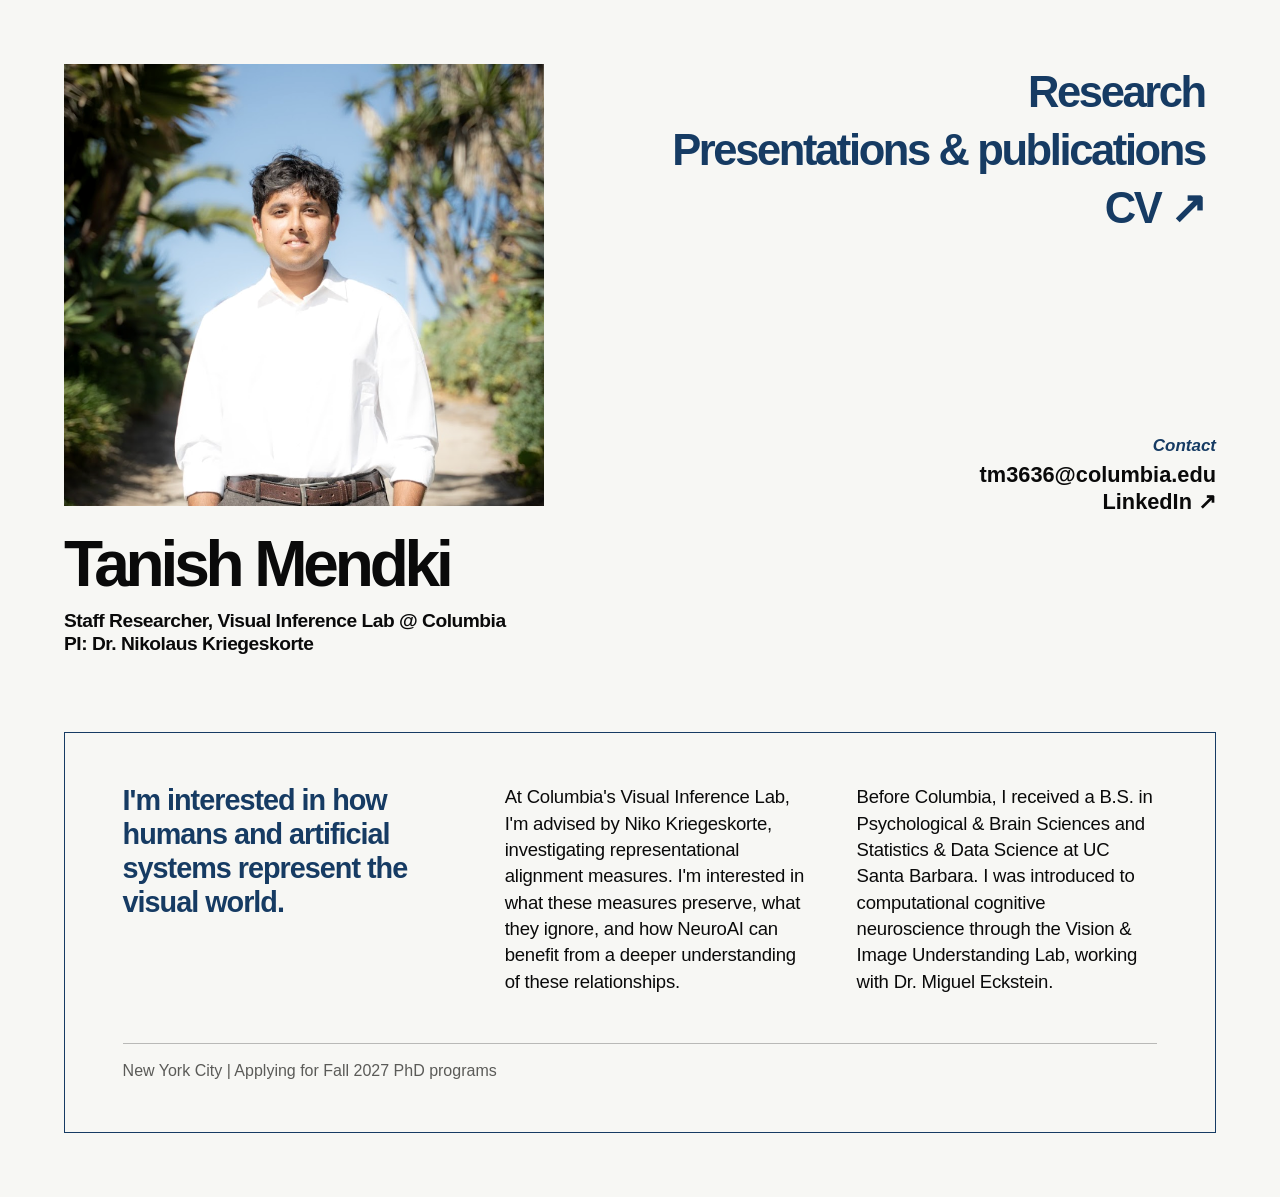
==== commit 424ba73c: "overhaul website" ====
--- a/index.html
+++ b/index.html
@@ -5,7 +5,7 @@
   <meta name="viewport" content="width=device-width, initial-scale=1">
   <meta name="description" content="Tanish Mendki is a computational neuroscience researcher studying how humans and models represent the visual world.">
   <title>Tanish Mendki</title>
-  <link rel="stylesheet" href="style.css?v=10">
+  <link rel="stylesheet" href="style.css?v=13">
 </head>
 <body class="home-page">
   <main class="home-shell">
@@ -14,13 +14,13 @@
 
       <header class="intro-header">
         <h1>Tanish Mendki</h1>
-        <p class="role"><span class="role-main">Staff Researcher, Visual Inference Lab @ Columbia</span><br>PI: Nikolaus Kriegeskorte</p>
+        <p class="role"><span class="role-main">Staff Researcher, Visual Inference Lab @ Columbia</span><br>PI: Dr. Nikolaus Kriegeskorte</p>
       </header>
 
       <nav class="primary-links" aria-label="Primary navigation">
         <a class="nav-link" data-page="research" href="research.html">Research</a>
         <a class="nav-link" data-page="presentations" href="presentations.html">Presentations &amp; publications</a>
-        <a class="nav-link" href="TanishMendki_CV.pdf" target="_blank">CV <span aria-hidden="true">↗</span></a>
+        <a class="nav-link" href="CV_TanishMendki.pdf" target="_blank">CV <span aria-hidden="true">↗</span></a>
       </nav>
 
       <div class="contact-block">
@@ -32,15 +32,15 @@
 
     <section class="intro-column">
       <div class="intro-copy">
-        <p class="lead">I study how humans and artificial systems see the world—and how confidently we can compare the representations they build.</p>
-        <p>At Columbia’s Visual Inference Lab, I work with Nikolaus Kriegeskorte on the measures used to compare neural and model representations. I’m interested in what these measures preserve, what they ignore, and where apparently strong brain–model alignment can be misleading.</p>
-        <p>Before Columbia, I completed dual bachelor’s degrees in Statistics &amp; Data Science and Psychological &amp; Brain Sciences at UC Santa Barbara. In the Vision &amp; Image Understanding Lab, I studied visual search, brain–model alignment, and the shortcuts neural networks learn from structured scenes.</p>
+        <p class="lead">I'm interested in how humans and artificial systems represent the visual world.</p>
+        <p>At Columbia's Visual Inference Lab, I'm advised by Niko Kriegeskorte, investigating representational alignment measures. I'm interested in what these measures preserve, what they ignore, and how NeuroAI can benefit from a deeper understanding of these relationships.</p>
+        <p>Before Columbia, I received a B.S. in Psychological &amp; Brain Sciences and Statistics &amp; Data Science at UC Santa Barbara. I was introduced to computational cognitive neuroscience through the Vision &amp; Image Understanding Lab, working with Dr. Miguel Eckstein.</p>
       </div>
 
-      <p class="availability">Currently in New York City · always happy to talk about vision, representation, and computational neuroscience.</p>
+      <p class="availability">New York City | Applying for Fall 2027 PhD programs</p>
     </section>
   </main>
 
-  <script src="site.js?v=3"></script>
+  <script src="site.js?v=4"></script>
 </body>
 </html>
--- a/style.css
+++ b/style.css
@@ -769,8 +769,15 @@
   font-size: 1rem;
 }
 
-.home-shell { transition: opacity 260ms ease; }
-.page-leaving .home-shell { opacity: 0.12; }
+.home-shell {
+  transition: opacity 520ms ease, filter 520ms cubic-bezier(.6, 0, .4, 1);
+}
+
+.page-leaving { overflow: hidden; }
+.page-leaving .home-shell {
+  opacity: 0;
+  filter: blur(28px);
+}
 
 .page-title-ghost {
   position: fixed;
@@ -779,24 +786,56 @@
   color: var(--navy);
   pointer-events: none;
   white-space: nowrap;
-  transition: left 540ms cubic-bezier(.72, 0, .18, 1),
-              top 540ms cubic-bezier(.72, 0, .18, 1),
-              font-size 540ms cubic-bezier(.72, 0, .18, 1);
+  transition: left 560ms cubic-bezier(.72, 0, .18, 1),
+              top 560ms cubic-bezier(.72, 0, .18, 1),
+              font-size 560ms cubic-bezier(.72, 0, .18, 1),
+              opacity 150ms 440ms ease;
 }
 
 .page-title-ghost.is-moving {
   left: var(--target-inset) !important;
   top: var(--target-inset) !important;
   font-size: var(--target-size) !important;
+  opacity: 0;
+}
+
+.contact-transition-ghost {
+  position: fixed;
+  z-index: 1000;
+  display: grid;
+  justify-items: end;
+  color: var(--ink);
+  pointer-events: none;
+  transition: top 560ms cubic-bezier(.72, 0, .18, 1),
+              left 560ms cubic-bezier(.72, 0, .18, 1),
+              right 560ms cubic-bezier(.72, 0, .18, 1),
+              font-size 560ms cubic-bezier(.72, 0, .18, 1),
+              opacity 150ms 440ms ease;
+}
+
+.contact-transition-ghost > span {
+  margin-bottom: 0.3rem;
+  color: var(--navy);
+  font-size: 0.78em;
+  font-style: italic;
+  font-weight: 600;
+}
+
+.contact-transition-ghost.is-moving {
+  top: var(--target-contact-top) !important;
+  left: var(--target-contact-left, auto) !important;
+  right: var(--target-contact-right, auto) !important;
+  font-size: var(--target-contact-size) !important;
+  opacity: 0;
 }
 
 .content-page .content-shell {
-  animation: page-reveal 430ms 80ms both ease-out;
+  animation: page-reveal 430ms 80ms backwards ease-out;
 }
 
 @keyframes page-reveal {
-  from { opacity: 0; transform: translateY(12px); }
-  to { opacity: 1; transform: translateY(0); }
+  from { opacity: 0; filter: blur(14px); transform: translateY(8px); }
+  to { opacity: 1; filter: blur(0); transform: translateY(0); }
 }
 
 .content-shell {
@@ -866,6 +905,8 @@
   grid-column: 1;
   margin: 0;
   padding-top: clamp(2.3rem, 4vw, 4.2rem);
+  background: var(--paper);
+  isolation: isolate;
   text-align: center;
 }
 
@@ -890,7 +931,7 @@
 .research-body { grid-column: 2; }
 
 .eyebrow,
-.publication-number {
+.publication-date {
   margin: 0 0 0.7rem;
   color: var(--blue);
   font-size: 0.83rem;
@@ -911,8 +952,6 @@
 
 .research-copy {
   max-width: 960px;
-  padding: clamp(1.5rem, 3vw, 3rem);
-  border: 1.5px solid var(--rule);
 }
 
 .research-copy p {
@@ -922,13 +961,6 @@
 }
 
 .research-copy p + p { margin-top: 1rem; }
-.research-copy .research-meta {
-  margin-top: 1.6rem;
-  color: var(--quiet);
-  font-size: clamp(0.82rem, 1.05vw, 1rem);
-  font-weight: 550;
-}
-
 .publication-list {
   margin-top: clamp(2rem, 4vw, 4.5rem);
   border-top: 0;
@@ -981,10 +1013,17 @@
   font-weight: 550;
 }
 
-.asset-pending { color: #777; }
+.publication-assets a {
+  color: var(--navy);
+  text-decoration-color: var(--blue);
+}
+
+.publication-assets a:hover { color: var(--blue); }
 
 @media (prefers-reduced-motion: reduce) {
-  .home-shell { transition: none; }
+  .home-shell,
+  .page-title-ghost,
+  .contact-transition-ghost { transition: none; }
   .content-page .content-shell { animation: none; }
 }
 
@@ -1009,15 +1048,29 @@
   .intro-copy { grid-template-columns: 1fr; gap: 1.35rem; }
   .availability { margin-top: 2rem; }
   .content-shell { padding: 1.25rem; }
-  .content-topbar { min-height: 12.5rem; }
+  .content-topbar {
+    display: flex;
+    flex-direction: column;
+    align-items: flex-start;
+    min-height: 0;
+    padding-bottom: 1.25rem;
+  }
   .moving-title { max-width: 100%; }
-  .page-contact { top: 5.6rem; left: 0; right: auto; justify-items: start; }
-  .compact-nav { left: 0; right: auto; gap: 0.8rem; flex-wrap: wrap; }
+  .page-contact {
+    position: static;
+    justify-items: start;
+    margin-top: 1.25rem;
+  }
+  .compact-nav {
+    position: static;
+    gap: 0.8rem;
+    flex-wrap: wrap;
+    margin-top: 1.25rem;
+  }
   .research-entry { grid-template-columns: 68px minmax(0, 1fr); gap: 1rem; }
   .institution-mark { padding-top: 2rem; }
   .institution-mark img, .columbia-mark img { height: 72px; }
   .institution-mark figcaption { display: none; }
-  .research-copy { padding: 1.2rem; }
   .publication-entry { grid-template-columns: 1fr; gap: 0.9rem; }
   .publication-assets { align-items: flex-start; flex-direction: row; flex-wrap: wrap; }
 }
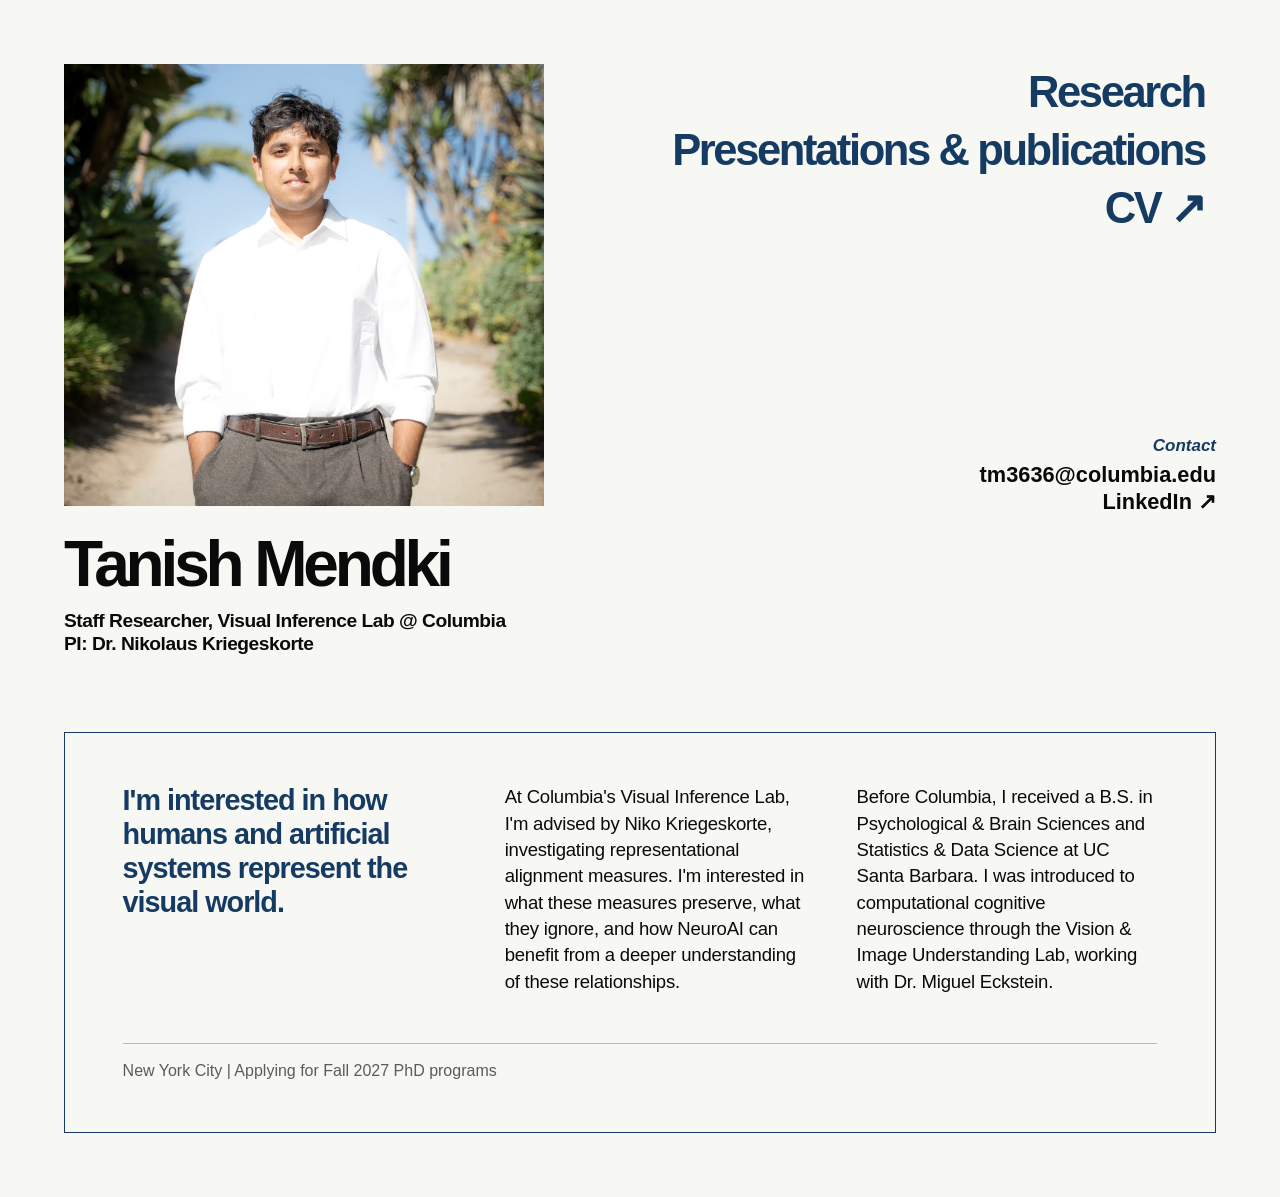
==== commit f7111150: "image attempt v32" ====
--- a/index.html
+++ b/index.html
@@ -5,7 +5,7 @@
   <meta name="viewport" content="width=device-width, initial-scale=1">
   <meta name="description" content="Tanish Mendki is a computational neuroscience researcher studying how humans and models represent the visual world.">
   <title>Tanish Mendki</title>
-  <link rel="stylesheet" href="style.css?v=13">
+  <link rel="stylesheet" href="style.css?v=15">
 </head>
 <body class="home-page">
   <main class="home-shell">
@@ -41,6 +41,6 @@
     </section>
   </main>
 
-  <script src="site.js?v=4"></script>
+  <script src="site.js?v=6"></script>
 </body>
 </html>
--- a/style.css
+++ b/style.css
@@ -659,7 +659,7 @@
   max-width: 540px;
   aspect-ratio: 1 / 0.92;
   object-fit: cover;
-  object-position: 50% 38%;
+  object-position: 50% 60%;
   filter: saturate(0.88) contrast(1.02);
 }
 
@@ -769,73 +769,33 @@
   font-size: 1rem;
 }
 
-.home-shell {
-  transition: opacity 520ms ease, filter 520ms cubic-bezier(.6, 0, .4, 1);
-}
-
-.page-leaving { overflow: hidden; }
-.page-leaving .home-shell {
-  opacity: 0;
-  filter: blur(28px);
-}
-
-.page-title-ghost {
-  position: fixed;
-  z-index: 1000;
-  display: block;
-  color: var(--navy);
-  pointer-events: none;
-  white-space: nowrap;
-  transition: left 560ms cubic-bezier(.72, 0, .18, 1),
-              top 560ms cubic-bezier(.72, 0, .18, 1),
-              font-size 560ms cubic-bezier(.72, 0, .18, 1),
-              opacity 150ms 440ms ease;
-}
-
-.page-title-ghost.is-moving {
-  left: var(--target-inset) !important;
-  top: var(--target-inset) !important;
-  font-size: var(--target-size) !important;
-  opacity: 0;
-}
-
-.contact-transition-ghost {
-  position: fixed;
-  z-index: 1000;
-  display: grid;
-  justify-items: end;
-  color: var(--ink);
-  pointer-events: none;
-  transition: top 560ms cubic-bezier(.72, 0, .18, 1),
-              left 560ms cubic-bezier(.72, 0, .18, 1),
-              right 560ms cubic-bezier(.72, 0, .18, 1),
-              font-size 560ms cubic-bezier(.72, 0, .18, 1),
-              opacity 150ms 440ms ease;
-}
-
-.contact-transition-ghost > span {
-  margin-bottom: 0.3rem;
-  color: var(--navy);
-  font-size: 0.78em;
-  font-style: italic;
-  font-weight: 600;
-}
-
-.contact-transition-ghost.is-moving {
-  top: var(--target-contact-top) !important;
-  left: var(--target-contact-left, auto) !important;
-  right: var(--target-contact-right, auto) !important;
-  font-size: var(--target-contact-size) !important;
-  opacity: 0;
-}
-
-.content-page .content-shell {
-  animation: page-reveal 430ms 80ms backwards ease-out;
-}
-
-@keyframes page-reveal {
-  from { opacity: 0; filter: blur(14px); transform: translateY(8px); }
-  to { opacity: 1; filter: blur(0); transform: translateY(0); }
+@view-transition {
+  navigation: auto;
+}
+
+.moving-title { view-transition-name: page-title; }
+.page-contact { view-transition-name: page-contact; }
+
+::view-transition-group(page-title),
+::view-transition-group(page-contact) {
+  animation-duration: 420ms;
+  animation-timing-function: cubic-bezier(.22, 1, .36, 1);
+}
+
+::view-transition-old(root) {
+  animation: page-fade-out 160ms ease-out both;
+}
+
+::view-transition-new(root) {
+  animation: page-fade-in 260ms 80ms ease-out both;
+}
+
+@keyframes page-fade-out {
+  to { opacity: 0; }
+}
+
+@keyframes page-fade-in {
+  from { opacity: 0; }
 }
 
 .content-shell {
@@ -1021,10 +981,12 @@
 .publication-assets a:hover { color: var(--blue); }
 
 @media (prefers-reduced-motion: reduce) {
-  .home-shell,
-  .page-title-ghost,
-  .contact-transition-ghost { transition: none; }
-  .content-page .content-shell { animation: none; }
+  ::view-transition-group(*),
+  ::view-transition-old(*),
+  ::view-transition-new(*) {
+    animation-duration: 0.01ms !important;
+    animation-delay: 0ms !important;
+  }
 }
 
 @media (max-width: 850px) {
